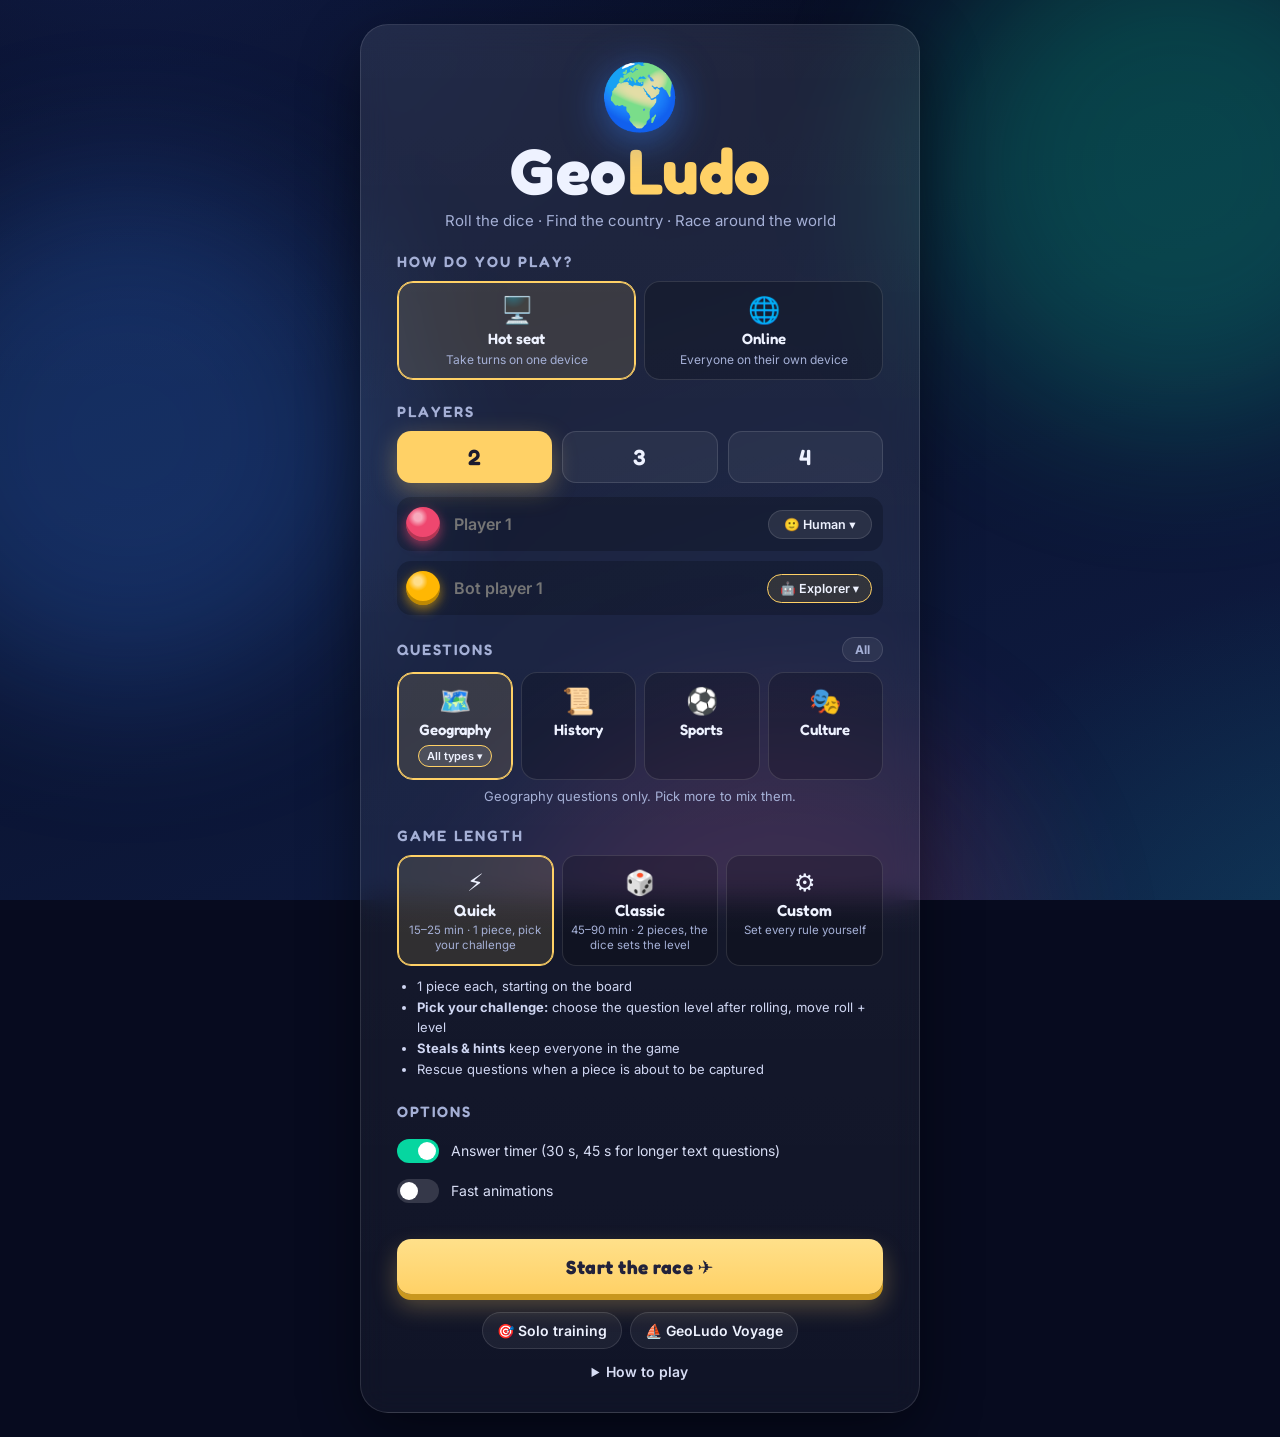
==== ludo/index.html @ 3697afb1 "Geography question type on the Geography tile; "All" switches - Voyage and GeoLudo: the Geography ti" ====
<!doctype html>
<html lang="en">
<head>
  <meta charset="utf-8">
  <meta name="viewport" content="width=device-width, initial-scale=1">
  <title>GeoLudo Classic — The World Race</title>
  <meta name="description" content="A geography board game inspired by Ludo. Roll the dice, pick your challenge, find the country on the map, race to the finish.">
  <link rel="preconnect" href="https://fonts.googleapis.com">
  <link rel="preconnect" href="https://fonts.gstatic.com" crossorigin>
  <link href="https://fonts.googleapis.com/css2?family=Fredoka:wght@500;600;700&family=Inter:wght@400;500;600;700&display=swap" rel="stylesheet">
  <link rel="stylesheet" href="css/style.css">
  <link rel="icon" href="data:image/svg+xml,<svg xmlns='http://www.w3.org/2000/svg' viewBox='0 0 100 100'><text y='.9em' font-size='90'>🌍</text></svg>">
</head>
<body>
  <div class="sky" aria-hidden="true"><span></span><span></span><span></span></div>

  <!-- ============ SETUP SCREEN ============ -->
  <section id="setup" class="screen active">
    <div class="setup-card">
      <div class="logo">
        <div class="logo-globe" aria-hidden="true">🌍</div>
        <h1>Geo<span>Ludo</span></h1>
        <p class="tagline">Roll the dice · Find the country · Race around the world</p>
      </div>

      <div id="resume-card" class="resume-card" hidden>
        <div><b>Game in progress</b><small id="resume-info"></small></div>
        <button type="button" id="resume-btn" class="btn-primary">Resume ▶</button>
        <button type="button" id="discard-btn" class="link-btn">Discard</button>
      </div>

      <div id="join-banner" class="join-banner" hidden>
        <b>You're invited to a GeoLudo game!</b>
        <span>Enter your name and join room <code id="join-code"></code>.</span>
      </div>

      <div class="setup-section" id="format-section">
        <h2>How do you play?</h2>
        <div class="format-grid">
          <button type="button" class="format-btn active" data-format="hotseat"><span>🖥️</span><b>Hot seat</b><small>Take turns on one device</small></button>
          <button type="button" class="format-btn" data-format="online"><span>🌐</span><b>Online</b><small>Everyone on their own device</small></button>
        </div>
      </div>

      <div class="setup-section" id="online-section" hidden>
        <h2>Your name</h2>
        <input id="my-name" class="name-input" maxlength="16" placeholder="Explorer …" autocomplete="nickname">
        <p class="hint-line" id="online-note">Choose the questions and rules below, then create a room: you'll get a link for your friends, and there you can add bots and, with Custom rules, set each player's pieces.</p>
        <button type="button" id="join-btn" class="btn-primary big" hidden>Join the game</button>
        <p class="hint-line" id="net-status"></p>
      </div>

      <div class="setup-section" id="players-section">
        <h2>Players <span class="h2-note" id="pieces-note" hidden>· pieces each</span></h2>
        <div class="count-picker" role="radiogroup" aria-label="Number of players">
          <button type="button" data-count="2" class="count-btn">2</button>
          <button type="button" data-count="3" class="count-btn">3</button>
          <button type="button" data-count="4" class="count-btn active">4</button>
        </div>
        <div id="player-inputs" class="player-inputs"></div>
      </div>

      <div class="setup-section" id="cat-section">
        <h2 class="h2-row">Questions <button type="button" class="all-btn" id="cat-all" aria-pressed="false" title="All categories (again: back to your last choice)">All</button></h2>
        <div class="cat-grid" id="cat-chips">
          <button type="button" class="cat-btn" data-cat="geo"><span>🗺️</span><b>Geography</b><span class="geo-type" id="geo-type" role="button" tabindex="0" aria-haspopup="listbox" title="Choose the type of geography questions">All types ▾</span></button>
          <button type="button" class="cat-btn" data-cat="history"><span>📜</span><b>History</b></button>
          <button type="button" class="cat-btn" data-cat="sports"><span>⚽</span><b>Sports</b></button>
          <button type="button" class="cat-btn" data-cat="culture"><span>🎭</span><b>Culture</b></button>
        </div>
        <p class="hint-line" id="cat-hint"></p>
      </div>

      <div class="setup-section" id="length-section">
        <h2>Game length</h2>
        <div class="preset-picker" role="radiogroup" aria-label="Game length and rules">
          <button type="button" class="preset-card active" data-preset="quick" role="radio" aria-checked="true">
            <span class="mode-icon">⚡</span><b>Quick</b><small>15–25 min · 1 piece, pick your challenge</small>
          </button>
          <button type="button" class="preset-card" data-preset="classic" role="radio" aria-checked="false">
            <span class="mode-icon">🎲</span><b>Classic</b><small>45–90 min · 2 pieces, the dice sets the level</small>
          </button>
          <button type="button" class="preset-card" data-preset="custom" role="radio" aria-checked="false">
            <span class="mode-icon">⚙️</span><b>Custom</b><small>Set every rule yourself</small>
          </button>
        </div>
        <ul id="preset-summary" class="preset-summary"></ul>
        <div id="custom-rules" class="custom-rules" hidden>
          <label class="toggle"><input type="checkbox" id="opt-choose"><span class="sw"></span><span><b>Pick your challenge:</b> choose the question level after rolling and move roll + level (otherwise the dice sets the level)</span></label>
          <label class="toggle"><input type="checkbox" id="opt-board"><span class="sw"></span><span>Pieces start on the board (otherwise a <b>6</b> brings them out)</span></label>
          <label class="toggle"><input type="checkbox" id="opt-steal"><span class="sw"></span><span><b>Steals &amp; hints:</b> a wrong answer can be stolen by the next player; tokens buy hints</span></label>
          <label class="toggle"><input type="checkbox" id="opt-rescue"><span class="sw"></span><span><b>Rescue questions</b> when a piece is about to be captured</span></label>
          <label class="toggle"><input type="checkbox" id="opt-six"><span class="sw"></span><span>A <b>6</b> earns another roll</span></label>
          <label class="toggle"><input type="checkbox" id="opt-exact"><span class="sw"></span><span>Exact roll needed to reach the finish</span></label>
        </div>
      </div>

      <div class="setup-section" id="options-section">
        <h2>Options</h2>
        <label class="toggle"><input type="checkbox" id="opt-timer" checked><span class="sw"></span><span>Answer timer (30 s, 45 s for longer text questions)</span></label>
        <label class="toggle"><input type="checkbox" id="opt-fast"><span class="sw"></span><span>Fast animations</span></label>
      </div>

      <button id="start-btn" class="btn-primary big">Start the race ✈️</button>
      <button type="button" id="create-btn" class="btn-primary big" hidden>Create a room 🌐</button>
      <div class="v-links">
        <a href="../train.html">🎯 Solo training</a>
        <a href="../index.html">⛵ GeoLudo Voyage</a>
      <details class="howto">
        <summary>How to play</summary>
        <ul>
          <li><b>Goal:</b> race your pieces around the board and into the centre. Every move is earned by clicking the right country on the world map.</li>
          <li><b>Pick your challenge</b> (Quick): after rolling, choose a question level from 1 (very easy) to 6 (expert). Answer correctly to move <b>roll + level</b> squares. Hard questions get you there faster. In Classic, the number rolled is the level and you move that many squares.</li>
          <li><b>Steals &amp; hints:</b> if you answer wrong, the next player can steal the question. A correct steal earns a 🧭 compass token, and so does an expert answer. Spend a token during a question to highlight the right region of the map.</li>
          <li>⚔️ <b>Captures:</b> land on a rival piece to send it back. Its owner first gets a <b>rescue question</b>: the further the piece has travelled, the harder the question. 🛡️ Shield squares are safe.</li>
          <li>Classic: a piece leaves home only on a <b>6</b> (no question needed), with 3 attempts when nothing is on the board. A 6 earns another roll.</li>
          <li><b>Online:</b> choose <i>Online</i>, create a room and send the link; everyone plays on their own device. If someone loses connection, a bot plays for them after 20 seconds until they are back.</li>
          <li>Play with friends on one screen, or add 🤖 computer players. Questions don't repeat from one game to the next until all of them have been asked.</li>
          <li>On the map: scroll or pinch to zoom, drag to pan. Tiny nations are marked with dots. Keys: <kbd>Space</kbd> roll, <kbd>1</kbd>–<kbd>6</kbd> choose, <kbd>H</kbd> hint, <kbd>Enter</kbd> continue.</li>
        </ul>
      </details>
      </div>
    </div>
  </section>

  <!-- ============ LOBBY (online) ============ -->
  <section id="lobby" class="screen">
    <div class="setup-card">
      <h2 class="lobby-title">🌐 Room <code id="room-code"></code></h2>
      <div class="share-box">
        <input id="share-link" readonly aria-label="Invitation link">
        <button type="button" id="copy-btn" class="btn-ghost">Copy</button>
        <button type="button" id="share-btn" class="btn-ghost" hidden>Share</button>
      </div>
      <p class="hint-line">Send this link to your friends. They open it on their own device and join.</p>
      <h3 class="crew-title">Players <small id="crew-count"></small></h3>
      <ul id="crew" class="crew"></ul>
      <button type="button" id="add-bot-btn" class="btn-ghost add-bot" hidden>🤖 Add a computer player</button>
      <p class="hint-line" id="lobby-rules"></p>
      <button type="button" id="lobby-start-btn" class="btn-primary big">Start the race ✈️</button>
      <p class="hint-line" id="lobby-wait" hidden>Waiting for the host to start…</p>
      <button type="button" id="leave-btn" class="link-btn">Leave room</button>
    </div>
  </section>

  <!-- ============ GAME SCREEN ============ -->
  <section id="game" class="screen">
    <header class="topbar">
      <div class="brand"><span class="brand-name">🌍 Geo<span>Ludo</span></span> <small id="mode-chip" class="mode-chip"></small></div>
      <div id="turn-pill" class="turn-pill"><span class="dot"></span><span id="turn-name">—</span><span class="turn-label">'s turn</span></div>
      <div class="top-actions">
        <button id="sound-btn" class="icon-btn" title="Toggle sound" aria-label="Toggle sound">🔊</button>
        <button id="menu-btn" class="icon-btn" title="New game" aria-label="New game">⟲</button>
      </div>
    </header>

    <main class="layout">
      <div class="stage" id="stage">
        <div class="prism flat" id="prism">
          <!-- Front face: board -->
          <div class="face face-board">
            <div class="board-wrap" id="board-wrap">
              <svg id="board" viewBox="-16 -16 632 632" aria-label="Game board"></svg>
            </div>
            <div id="level-picker" class="level-picker" hidden>
              <div class="lp-title"><b id="lp-who"></b> <span id="lp-sub"></span></div>
              <div id="lp-btns" class="lp-btns"></div>
            </div>
          </div>
          <!-- Bottom face: map -->
          <div class="face face-map">
            <div class="quiz-card" id="quiz-card">
              <div class="quiz-meta">
                <span id="q-diff" class="chip lvl">Easy</span>
                <span id="q-tag" class="chip ghost tag">Country</span>
                <span id="q-player" class="chip player-chip"></span>
                <span id="q-steps" class="chip ghost"></span>
              </div>
              <div class="quiz-main">
                <img id="q-flag" class="q-flag" alt="Flag to identify" hidden>
                <div class="q-text">
                  <div id="q-kind" class="q-kind">Find the country</div>
                  <div id="q-prompt" class="q-prompt">France</div>
                </div>
                <button type="button" id="hint-btn" class="hint-btn" hidden title="Spend a compass token to highlight the right region (H)">🧭 Hint <b id="hint-count"></b></button>
                <div class="timer" id="timer" hidden>
                  <svg viewBox="0 0 44 44"><circle cx="22" cy="22" r="19" class="t-bg"/><circle cx="22" cy="22" r="19" class="t-fg" id="timer-ring"/></svg>
                  <span id="timer-num">30</span>
                </div>
              </div>
            </div>
            <div class="map-wrap" id="map-wrap">
              <svg id="map" aria-label="World map"></svg>
              <div class="map-controls">
                <button type="button" data-zoom="in" aria-label="Zoom in">+</button>
                <button type="button" data-zoom="out" aria-label="Zoom out">−</button>
                <button type="button" data-zoom="reset" aria-label="Reset view">⤢</button>
              </div>
              <div class="map-hint">Scroll / pinch to zoom · drag to pan · tiny nations are marked with dots</div>
              <div class="result" id="result" hidden>
                <div class="result-icon" id="result-icon">✓</div>
                <div class="result-text">
                  <div id="result-title" class="result-title">Correct!</div>
                  <div id="result-sub" class="result-sub"></div>
                </div>
                <button id="pass-btn" class="btn-ghost" hidden>Pass</button>
                <button id="continue-btn" class="btn-primary">Continue ⏎</button>
              </div>
            </div>
          </div>
        </div>
      </div>

      <aside class="sidebar">
        <div class="panel dice-panel">
          <div class="dice-scene" id="dice-scene" title="Roll the dice">
            <div class="dice" id="dice">
              <div class="df f1"><i></i></div>
              <div class="df f2"><i></i><i></i></div>
              <div class="df f3"><i></i><i></i><i></i></div>
              <div class="df f4"><i></i><i></i><i></i><i></i></div>
              <div class="df f5"><i></i><i></i><i></i><i></i><i></i></div>
              <div class="df f6"><i></i><i></i><i></i><i></i><i></i><i></i></div>
            </div>
          </div>
          <button id="roll-btn" class="btn-primary roll-btn">Roll the dice <kbd>Space</kbd></button>
          <div id="status" class="status">Roll to get a question!</div>
        </div>

        <div class="panel">
          <h3>Standings</h3>
          <div class="zone-legend" id="zone-legend" title="Difficulty of the rescue question if a rival lands on your piece, from start to finish">
            🛡️ <span>start</span><span class="zl"><i style="--zc:var(--l1)"></i><i style="--zc:var(--l2)"></i><i style="--zc:var(--l3)"></i><i style="--zc:var(--l4)"></i><i style="--zc:var(--l5)"></i><i style="--zc:var(--l6)"></i><i class="safe"></i></span><span>finish</span>
          </div>
          <ol id="standings" class="standings"></ol>
        </div>

        <div class="panel log-panel">
          <h3>Journey log</h3>
          <ul id="log" class="log"></ul>
        </div>
      </aside>
    </main>
  </section>

  <!-- ============ WIN OVERLAY ============ -->
  <div id="win" class="overlay" hidden>
    <div class="win-card">
      <div class="trophy">🏆</div>
      <h2><span id="win-name">Player</span> conquers the world!</h2>
      <p id="win-stats"></p>
      <ol id="win-table" class="win-table"></ol>
      <div class="win-actions">
        <button id="again-btn" class="btn-primary">Play again</button>
        <button id="setup-btn" class="btn-ghost">Change players</button>
      </div>
    </div>
  </div>

  <canvas id="confetti" aria-hidden="true"></canvas>

  <script src="../data/world.js"></script>
  <script src="../data/history.js"></script>
  <script src="../data/culture.js"></script>
  <script src="../data/sports.js"></script>
  <script src="../data/geo-extra.js"></script>
  <script src="js/fx.js"></script>
  <script src="js/board.js"></script>
  <script src="js/map.js"></script>
  <script src="js/quiz.js"></script>
  <script src="js/dialog.js"></script>
  <script src="js/game.js"></script>
  <script src="js/net.js"></script>
  <script src="js/online.js"></script>
</body>
</html>
---- ludo/css/style.css ----
:root {
  --bg-1: #070b1f;
  --bg-2: #0f1d45;
  --panel: rgba(255, 255, 255, 0.06);
  --panel-border: rgba(255, 255, 255, 0.12);
  --text: #eef2ff;
  --muted: #a5b0d6;
  --accent: #ffd166;
  --accent-2: #06d6a0;
  --red: #ef476f;
  --green: #06c167;
  --yellow: #ffb703;
  --blue: #3a86ff;
  --l1: #06d6a0;
  --l2: #7ad151;
  --l3: #e9d53b;
  --l4: #ffb703;
  --l5: #fb6f3c;
  --l6: #ef476f;
  --easy: #06d6a0;
  --medium: #ffb703;
  --hard: #ef476f;
  --ok: #06d6a0;
  --bad: #ef476f;
  --radius: 18px;
  --shadow: 0 20px 60px rgba(0, 0, 0, 0.45);
  --font-display: 'Fredoka', 'Trebuchet MS', system-ui, sans-serif;
  --font-body: 'Inter', system-ui, -apple-system, 'Segoe UI', sans-serif;
  --depth: 300px;
}

* { box-sizing: border-box; }
html, body { margin: 0; height: 100%; }
html { background: var(--bg-1); }
body {
  font-family: var(--font-body);
  color: var(--text);
  background:
    radial-gradient(1200px 800px at 10% -10%, #1f3a8a55, transparent 60%),
    radial-gradient(900px 700px at 110% 110%, #0e7c8655, transparent 60%),
    linear-gradient(160deg, var(--bg-1), var(--bg-2));
  background-attachment: fixed;
  overflow-x: hidden;
  -webkit-font-smoothing: antialiased;
}
button { font-family: inherit; cursor: pointer; }
kbd {
  font-family: var(--font-body);
  font-size: 0.7em;
  padding: 2px 6px;
  border-radius: 6px;
  background: rgba(0, 0, 0, 0.18);
  margin-left: 6px;
  vertical-align: middle;
}

/* floating background blobs */
.sky { position: fixed; inset: 0; pointer-events: none; z-index: 0; overflow: hidden; }
.sky span {
  position: absolute; width: 40vmax; height: 40vmax; border-radius: 50%;
  filter: blur(80px); opacity: 0.25; animation: drift 26s ease-in-out infinite alternate;
}
.sky span:nth-child(1) { background: #3a86ff; left: -10vmax; top: 20vh; }
.sky span:nth-child(2) { background: #06d6a0; right: -12vmax; top: -10vh; animation-delay: -8s; }
.sky span:nth-child(3) { background: #ef476f; left: 40vw; bottom: -25vmax; animation-delay: -16s; opacity: 0.15; }
@keyframes drift { to { transform: translate(6vmax, -4vmax) scale(1.15); } }

.screen { display: none; position: relative; z-index: 1; }
.screen.active { display: block; }

/* ================= SETUP ================= */
#setup.active { display: grid; place-items: center; min-height: 100vh; padding: 24px 16px; }
.setup-card {
  width: min(560px, 100%);
  background: linear-gradient(180deg, rgba(255,255,255,0.09), rgba(255,255,255,0.04));
  border: 1px solid var(--panel-border);
  border-radius: 28px;
  padding: 32px clamp(18px, 4vw, 36px);
  box-shadow: var(--shadow);
  backdrop-filter: blur(14px);
  animation: rise 0.7s cubic-bezier(.2,.9,.3,1.2) both;
}
@keyframes rise { from { opacity: 0; transform: translateY(30px) scale(0.97); } }
.logo { text-align: center; margin-bottom: 18px; }
.logo-globe { font-size: 64px; display: inline-block; animation: spin-globe 6s ease-in-out infinite; filter: drop-shadow(0 8px 20px rgba(58,134,255,.5)); }
@keyframes spin-globe { 50% { transform: rotate(-12deg) scale(1.06); } }
.logo h1 {
  font-family: var(--font-display); font-size: clamp(44px, 9vw, 64px); margin: 4px 0 0; letter-spacing: 0.5px;
  line-height: 1;
}
.logo h1 span, .brand-name > span { color: var(--accent); }
.tagline { color: var(--muted); margin: 8px 0 0; font-size: 15px; }

.setup-section { margin: 22px 0; }
.setup-section h2 {
  font-family: var(--font-display); font-weight: 600; font-size: 15px; text-transform: uppercase;
  letter-spacing: 2px; color: var(--muted); margin: 0 0 10px;
}
.count-picker { display: flex; gap: 10px; margin-bottom: 14px; }
.count-btn {
  flex: 1; padding: 12px 0; font-size: 22px; font-family: var(--font-display); font-weight: 600;
  border-radius: 14px; border: 1px solid var(--panel-border); background: var(--panel); color: var(--text);
  transition: all .2s;
}
.count-btn:hover { background: rgba(255,255,255,0.12); }
.count-btn.active { background: var(--accent); color: #1b1b2f; border-color: transparent; box-shadow: 0 8px 24px rgba(255,209,102,.35); }

.player-inputs { display: grid; gap: 10px; }
.player-row {
  display: flex; align-items: center; gap: 10px; padding: 8px 10px 8px 8px; min-width: 0;
  background: rgba(0,0,0,0.2); border-radius: 14px; border: 1px solid transparent;
  animation: rise .4s ease both;
}
.player-row:focus-within { border-color: var(--pc); }
.pawn-icon {
  width: 34px; height: 34px; border-radius: 50%; flex: none;
  background: radial-gradient(circle at 35% 30%, #fff8 0 12%, transparent 30%), var(--pc);
  box-shadow: inset 0 -4px 0 rgba(0,0,0,.25), 0 4px 12px color-mix(in srgb, var(--pc) 60%, transparent);
}
.player-row input {
  /* width: 0 + flex-grow: the name field takes whatever space is left instead of its natural ~20-character width */
  flex: 1 1 0; width: 0; min-width: 60px; background: transparent; border: 0; color: var(--text); font-size: 16px; font-weight: 600;
  padding: 8px 4px; outline: none; font-family: var(--font-body);
}
.player-row .color-name { font-size: 12px; color: var(--muted); text-transform: uppercase; letter-spacing: 1px; }

.difficulty-legend { display: grid; grid-template-columns: repeat(6, 1fr); gap: 6px; margin-bottom: 14px; }
.dl {
  border-radius: 12px; padding: 8px; text-align: center; background: rgba(0,0,0,.2);
  border-top: 3px solid var(--c);
}
.dl b { display: block; font-size: 26px; line-height: 1.1; color: var(--c); font-weight: 400; }
.dl span { font-size: 11px; font-weight: 600; display: block; line-height: 1.2; }
.dl { padding: 6px 2px; }
.dl.easy { --c: var(--easy); } .dl.medium { --c: var(--medium); } .dl.hard { --c: var(--hard); }

.toggle { display: flex; align-items: center; gap: 12px; padding: 8px 0; cursor: pointer; font-size: 14px; color: #d8def5; }
.toggle input { position: absolute; opacity: 0; pointer-events: none; }
.toggle .sw {
  width: 42px; height: 24px; border-radius: 99px; background: rgba(255,255,255,.15); position: relative; flex: none;
  transition: background .2s;
}
.toggle .sw::after {
  content: ''; position: absolute; left: 3px; top: 3px; width: 18px; height: 18px; border-radius: 50%;
  background: #fff; transition: transform .25s cubic-bezier(.3,1.5,.5,1);
}
.toggle input:checked + .sw { background: var(--accent-2); }
.toggle input:checked + .sw::after { transform: translateX(18px); }
.toggle input:focus-visible + .sw { outline: 2px solid var(--accent); outline-offset: 2px; }

.btn-primary {
  border: 0; border-radius: 14px; padding: 12px 20px; font-weight: 700; font-size: 16px;
  background: linear-gradient(180deg, #ffe08a, var(--accent)); color: #22223b;
  box-shadow: 0 6px 0 #c9971f, 0 12px 24px rgba(255, 209, 102, .3);
  transition: transform .12s, box-shadow .12s, filter .2s;
}
.btn-primary:hover { filter: brightness(1.05); }
.btn-primary:active { transform: translateY(4px); box-shadow: 0 2px 0 #c9971f, 0 6px 12px rgba(255, 209, 102, .3); }
.btn-primary:disabled { filter: grayscale(.8) brightness(.7); cursor: not-allowed; transform: none; }
.btn-primary.big { width: 100%; padding: 16px; font-size: 19px; font-family: var(--font-display); letter-spacing: .5px; margin-top: 6px; }
.btn-ghost {
  border: 1px solid var(--panel-border); background: var(--panel); color: var(--text); border-radius: 14px;
  padding: 12px 20px; font-weight: 600; font-size: 15px;
}
.btn-ghost:hover { background: rgba(255,255,255,.12); }

.train-link {
  display: block; margin-top: 14px; padding: 12px; border-radius: 14px; text-align: center; text-decoration: none;
  color: var(--text); font-weight: 600; font-size: 14px; background: rgba(6,214,160,.12); border: 1px solid rgba(6,214,160,.45);
}
.train-link:hover { background: rgba(6,214,160,.22); }
.howto { margin-top: 18px; color: var(--muted); font-size: 14px; }
.howto summary { cursor: pointer; font-weight: 600; color: #d8def5; }
.howto ul { padding-left: 20px; line-height: 1.6; }

/* mode picker */
.mode-picker { display: grid; grid-template-columns: repeat(2, 1fr); gap: 8px; }
.mode-card {
  display: flex; flex-direction: column; align-items: center; gap: 4px; text-align: center; padding: 12px 8px;
  border-radius: 14px; border: 1px solid var(--panel-border); background: rgba(0,0,0,.2); color: var(--text);
  transition: all .2s;
}
.mode-card:hover { background: rgba(255,255,255,.08); }
.mode-card .mode-icon { font-size: 26px; }
.mode-card b { font-family: var(--font-display); font-weight: 600; font-size: 15px; line-height: 1.15; }
.mode-card small { color: var(--muted); font-size: 12px; line-height: 1.3; }
.mode-card[data-mode="mixed"] { grid-column: 1 / -1; }
.mode-card.active { border-color: var(--accent); background: rgba(255,209,102,.12); box-shadow: 0 0 0 1px var(--accent) inset; }
.h2-note { text-transform: none; letter-spacing: 0; font-weight: 500; font-size: 13px; float: right; }

/* resume banner */
.resume-card {
  display: flex; align-items: center; gap: 12px; padding: 12px 14px; margin-bottom: 18px; border-radius: 16px;
  background: linear-gradient(135deg, rgba(6,214,160,.18), rgba(58,134,255,.14)); border: 1px solid rgba(6,214,160,.5);
}
.resume-card[hidden] { display: none; }
.resume-card > div { flex: 1; min-width: 0; display: flex; flex-direction: column; }
.resume-card small { color: var(--muted); font-size: 12px; overflow: hidden; text-overflow: ellipsis; white-space: nowrap; }
.resume-card .btn-primary { padding: 9px 14px; font-size: 14px; }

/* game-length presets */
.preset-picker { display: grid; grid-template-columns: repeat(3, 1fr); gap: 8px; }
.preset-card {
  display: flex; flex-direction: column; align-items: center; gap: 3px; text-align: center; padding: 12px 8px;
  border-radius: 14px; border: 1px solid var(--panel-border); background: rgba(0,0,0,.2); color: var(--text); transition: all .2s;
}
.preset-card:hover { background: rgba(255,255,255,.08); }
.preset-card .mode-icon { font-size: 24px; }
.preset-card b { font-family: var(--font-display); font-weight: 600; font-size: 16px; }
.preset-card small { color: var(--muted); font-size: 11.5px; line-height: 1.3; }
.preset-card.active { border-color: var(--accent); background: rgba(255,209,102,.12); box-shadow: 0 0 0 1px var(--accent) inset; }
.preset-summary { margin: 10px 0 0; padding-left: 20px; font-size: 13px; color: #cfd6f2; line-height: 1.6; }
.custom-rules { margin-top: 8px; padding: 6px 12px; border-radius: 14px; background: rgba(0,0,0,.2); }
.custom-rules[hidden], .preset-summary[hidden] { display: none; }

/* human / bot selector */
.type-select {
  flex: none; min-width: 104px; background: rgba(255,255,255,.08); color: var(--text); border: 1px solid var(--panel-border); border-radius: 999px;
  padding: 6px 12px; font: 600 12.5px var(--font-body); cursor: pointer; transition: background .2s, border-color .2s;
}
.type-select:hover { background: rgba(255,255,255,.14); }
.type-select.bot { border-color: var(--accent); background: rgba(255,209,102,.12); }
.piece-picker[hidden] { display: none; }
.botbadge { margin-left: 6px; font-size: 10.5px; font-weight: 600; color: var(--muted); }
.tokens { font-size: 12px; color: var(--text); }

/* mixed-mode category chips */
.mix-options { margin-top: 10px; padding: 12px; border-radius: 14px; background: rgba(0,0,0,.2); border: 1px dashed rgba(255,209,102,.45); }
.mix-options[hidden] { display: none; }
.mix-title { font-size: 13px; font-weight: 600; margin-bottom: 8px; }
.mix-title small { color: var(--muted); font-weight: 500; }
.mix-chips { display: flex; flex-wrap: wrap; gap: 6px; }
.mix-chip {
  border: 1px solid var(--panel-border); background: transparent; color: var(--muted); border-radius: 99px;
  padding: 7px 12px; font-size: 13px; font-weight: 600; transition: all .2s;
}
.mix-chip.active { background: rgba(255,209,102,.18); border-color: var(--accent); color: var(--text); }
.mix-chip.shake { animation: shake-x .35s; }
@keyframes shake-x { 25% { transform: translateX(-4px); } 75% { transform: translateX(4px); } }
.mix-hint { font-size: 12px; color: var(--muted); margin-top: 8px; }
.history-note { font-size: 12px; color: var(--muted); text-align: center; margin-top: 12px; }
.link-btn { background: none; border: 0; color: var(--accent); font-size: 12px; text-decoration: underline; padding: 0; }

/* pieces-per-player picker */
.piece-picker { display: flex; gap: 3px; background: rgba(0,0,0,.25); padding: 3px; border-radius: 10px; flex: none; }
.piece-picker button {
  width: 28px; height: 28px; border: 0; border-radius: 8px; background: transparent; color: var(--muted); font-weight: 700;
}
.piece-picker button:hover { color: var(--text); }
.piece-picker button.active { background: var(--pc); color: #fff; box-shadow: 0 2px 8px color-mix(in srgb, var(--pc) 50%, transparent); }

/* ================= GAME ================= */
#game.active { display: flex; flex-direction: column; height: 100vh; height: 100dvh; }
.topbar {
  display: flex; align-items: center; justify-content: space-between; gap: 12px;
  padding: 10px 18px; flex: none;
}
.brand { font-family: var(--font-display); font-size: 24px; font-weight: 700; display: flex; align-items: center; gap: 8px; }
.mode-chip {
  font-family: var(--font-body); font-size: 11px; font-weight: 700; letter-spacing: 1px; text-transform: uppercase;
  color: var(--muted); border: 1px solid var(--panel-border); padding: 3px 8px; border-radius: 99px;
}
.turn-pill {
  display: flex; align-items: center; gap: 8px; padding: 8px 16px 8px 10px; border-radius: 99px;
  background: color-mix(in srgb, var(--pc, #888) 22%, transparent);
  border: 1px solid color-mix(in srgb, var(--pc, #888) 60%, transparent);
  font-weight: 700; transition: all .4s; font-size: 15px; white-space: nowrap; overflow: hidden;
}
.turn-pill .dot { width: 18px; height: 18px; border-radius: 50%; background: var(--pc, #888); box-shadow: 0 0 12px var(--pc); flex: none; }
.turn-pill .turn-label { font-weight: 500; color: var(--muted); }
.top-actions { display: flex; gap: 8px; }
.icon-btn {
  width: 40px; height: 40px; border-radius: 12px; border: 1px solid var(--panel-border); background: var(--panel);
  color: var(--text); font-size: 18px;
}
.icon-btn:hover { background: rgba(255,255,255,.12); }

.layout {
  flex: 1; min-height: 0; display: grid; grid-template-columns: minmax(0, 1fr) 320px; gap: 16px;
  padding: 0 18px 18px;
}

/* ---------- The rolling stage ---------- */
.stage {
  position: relative; min-height: 0; perspective: 2200px; perspective-origin: 50% 50%;
  pointer-events: none; /* the 3D faces sit at z≈0 and must win hit-testing */
}
.prism { pointer-events: none; }
.face { pointer-events: auto; }
.prism {
  position: absolute; inset: 0; transform-style: preserve-3d;
  transform: translateZ(calc(var(--depth) * -1)) rotateX(0deg);
  transition: transform calc(1.1s * var(--spd, 1)) cubic-bezier(.65, -0.05, .3, 1.05);
}
.prism.show-map { transform: translateZ(calc(var(--depth) * -1)) rotateX(90deg); }
/* At rest on the board the scene is flat too, so the pieces are reliably clickable. */
.prism.flat { transform: none; transition: none; }
.prism.flat .face-board { transform: none; }
.prism.flat .face-map { visibility: hidden; }
/* Once the roll has finished, flatten the 3D scene: identical picture, but reliable hit-testing. */
.prism.show-map.settled { transform: none; transition: none; }
.prism.show-map.settled .face-map { transform: none; }
.prism.show-map.settled .face-board { visibility: hidden; }
.face {
  position: absolute; inset: 0; backface-visibility: hidden; -webkit-backface-visibility: hidden;
  border-radius: 24px; overflow: hidden;
}
.face-board { transform: translateZ(var(--depth)); display: grid; place-items: center; }
.face-map {
  transform: rotateX(-90deg) translateZ(var(--depth));
  display: flex; flex-direction: column; gap: 12px;
  background: linear-gradient(180deg, rgba(255,255,255,.08), rgba(255,255,255,.03));
  border: 1px solid var(--panel-border); padding: 12px;
}
/* subtle shading while rolling */
.face::after {
  content: ''; position: absolute; inset: 0; pointer-events: none; background: #000; opacity: 0;
  transition: opacity calc(1.1s * var(--spd, 1)); border-radius: inherit;
}
.prism.show-map .face-board::after { opacity: .55; }
.prism.show-map .face-board, .prism:not(.show-map) .face-map { pointer-events: none; }
.prism:not(.show-map) .face-map::after { opacity: .55; }

.board-wrap {
  width: min(100%, calc(var(--depth) * 2)); aspect-ratio: 1; display: grid; place-items: center;
}
#board {
  width: 100%; height: auto; max-height: 100%; display: block;
  filter: drop-shadow(0 24px 40px rgba(0,0,0,.55));
}

/* Board pieces */
.piece { transition: transform calc(.3s * var(--spd, 1)) cubic-bezier(.3,.7,.4,1.3); cursor: default; outline: none; }
.piece .hit { pointer-events: none; }
.piece .pnum { pointer-events: none; }
.piece .ring { opacity: 0; transform-box: fill-box; transform-origin: center; pointer-events: none; }
.piece.selectable { cursor: pointer; }
.piece.selectable .hit { pointer-events: all; }
.piece.selectable .ring { opacity: 1; animation: ring-pulse 1s ease-in-out infinite; }
.piece.selectable .bob { animation: bob 1.1s ease-in-out infinite; }
.piece.selectable:hover .ring, .piece.selectable:focus-visible .ring { stroke: #fff; stroke-width: 4; animation: none; }
.piece.selectable .ring { filter: drop-shadow(0 0 4px rgba(255,183,3,.9)); }
.piece.selectable:hover .bob, .piece.selectable:focus-visible .bob { animation: none; transform: translateY(-6px) scale(1.08); }
.piece.moving { transition: transform calc(.22s * var(--spd, 1)) cubic-bezier(.3,.7,.4,1.3); }
@keyframes ring-pulse { 50% { transform: scale(1.18); opacity: .55; } }
.piece.flying { transition: transform calc(.8s * var(--spd, 1)) cubic-bezier(.5,-0.3,.4,1.2); }
.piece .bob { animation: none; transform-box: fill-box; transform-origin: 50% 100%; }
.piece.active .bob { animation: bob 1.1s ease-in-out infinite; }
.piece .halo { opacity: 0; transform-box: fill-box; transform-origin: center; }
.piece.active .halo { opacity: 1; animation: halo 1.6s ease-out infinite; }
@keyframes bob { 50% { transform: translateY(-5px); } }
@keyframes halo { from { transform: scale(.6); opacity: .9; } to { transform: scale(1.6); opacity: 0; } }
.piece.hop .bob { animation: hop .22s ease-out; }
@keyframes hop { 40% { transform: translateY(-10px) scale(1.05, .95); } }
.piece.captured .bob { animation: shake .4s; }
@keyframes shake { 25% { transform: rotate(-15deg); } 75% { transform: rotate(15deg); } }
.cell-target { animation: pulse-cell 1s ease-in-out infinite; }
@keyframes pulse-cell { 50% { opacity: .35; } }

/* ---------- Quiz card ---------- */
.quiz-card {
  flex: none; display: flex; flex-direction: column; gap: 8px; padding: 14px 18px; border-radius: 18px;
  background: linear-gradient(135deg, rgba(10,16,40,.85), rgba(20,35,80,.85));
  border: 1px solid var(--panel-border); box-shadow: 0 10px 30px rgba(0,0,0,.3);
}
.quiz-meta { display: flex; gap: 8px; flex-wrap: wrap; }
.chip {
  font-size: 12px; font-weight: 700; text-transform: uppercase; letter-spacing: 1px; padding: 4px 10px;
  border-radius: 99px; background: var(--c, #555); color: #111;
}
.chip.lvl { color: #10142a; }
.chip.tag { color: var(--text); }
.chip.easy { --c: var(--easy); } .chip.medium { --c: var(--medium); } .chip.hard { --c: var(--hard); color: #fff; }
.chip.player-chip { background: color-mix(in srgb, var(--pc) 85%, #000); color: #fff; }
.chip.ghost { background: rgba(255,255,255,.1); color: var(--muted); }
.quiz-main { display: flex; align-items: center; gap: 16px; }
.q-flag {
  height: 64px; width: auto; aspect-ratio: 4/3; border-radius: 6px; flex: none;
  box-shadow: 0 6px 18px rgba(0,0,0,.45), 0 0 0 1px rgba(255,255,255,.2);
  animation: flag-in .6s cubic-bezier(.2,.9,.3,1.3) both;
}
@keyframes flag-in { from { transform: rotateY(90deg) scale(.6); } }
.q-text { flex: 1; min-width: 0; }
.q-kind { color: var(--muted); font-size: 14px; font-weight: 500; }
.q-prompt.long { font-family: var(--font-body); font-weight: 700; font-size: clamp(16px, 1.7vw, 21px); line-height: 1.3; }
.q-prompt { font-family: var(--font-display); font-weight: 600; font-size: clamp(22px, 3vw, 34px); line-height: 1.15; }
.timer { position: relative; width: 52px; height: 52px; flex: none; }
.timer svg { width: 100%; height: 100%; transform: rotate(-90deg); }
.timer circle { fill: none; stroke-width: 4; }
.timer .t-bg { stroke: rgba(255,255,255,.12); }
.timer .t-fg { stroke: var(--accent-2); stroke-linecap: round; stroke-dasharray: 119.4; transition: stroke-dashoffset 1s linear, stroke .3s; }
.timer.low .t-fg { stroke: var(--bad); }
.timer span { position: absolute; inset: 0; display: grid; place-items: center; font-weight: 700; font-size: 16px; }
.timer.low span { color: var(--bad); animation: tick 1s infinite; }
@keyframes tick { 50% { transform: scale(1.2); } }

/* ---------- Map ---------- */
.map-wrap {
  position: relative; flex: 1; min-height: 0; border-radius: 18px; overflow: hidden;
  background: radial-gradient(ellipse at 50% 40%, #1b4f8c, #0b2552 70%, #071735);
  border: 1px solid rgba(255,255,255,.1);
  touch-action: none;
}
#map { width: 100%; height: 100%; display: block; cursor: grab; user-select: none; -webkit-user-select: none; }
#map.dragging { cursor: grabbing; }
#map .sphere { fill: url(#ocean); stroke: rgba(160,210,255,.35); }
#map .graticule { fill: none; stroke: rgba(160,210,255,.12); }
#map .country {
  stroke: rgba(10, 30, 60, .75); stroke-linejoin: round; cursor: pointer;
  transition: fill .2s, filter .2s;
}
#map .country.np { cursor: inherit; pointer-events: none; fill-opacity: .75; }
#map .country:hover, #map .country.hover { fill: #fff3b0 !important; }
#map .dot {
  fill: #ffd166; stroke: rgba(10,30,60,.9); cursor: pointer; opacity: .9;
}
#map .dot:hover { fill: #fff3b0; }
#map .citypin { fill: #fff; stroke: #ef476f; pointer-events: none; }
#map .citylabel { fill: #ffe08a; }
#map.locked .country, #map.locked .dot { cursor: default; }
#map.locked .country:hover { fill: inherit; }
#map .country.correct, #map .dot.correct { fill: var(--ok) !important; animation: glow-ok 1.2s ease-in-out infinite; }
#map .country.wrong, #map .dot.wrong { fill: var(--bad) !important; }
@keyframes glow-ok { 50% { fill: #9ff5d8; } }
#map .label {
  font-family: var(--font-display); font-weight: 600; fill: #fff; paint-order: stroke; stroke: rgba(0,0,0,.75);
  stroke-linejoin: round; pointer-events: none; text-anchor: middle;
}
#map .ping { fill: none; stroke: var(--ok); pointer-events: none; }

.map-controls {
  position: absolute; right: 12px; top: 12px; display: flex; flex-direction: column; gap: 6px;
}
.map-controls button {
  width: 38px; height: 38px; border-radius: 10px; border: 1px solid rgba(255,255,255,.2);
  background: rgba(8,16,40,.75); color: #fff; font-size: 20px; backdrop-filter: blur(6px);
}
.map-controls button:hover { background: rgba(30,50,100,.9); }
.map-hint {
  position: absolute; left: 12px; bottom: 10px; font-size: 12px; color: rgba(255,255,255,.6);
  background: rgba(0,0,0,.25); padding: 4px 10px; border-radius: 99px; pointer-events: none;
}

.result {
  position: absolute; left: 50%; bottom: 18px; transform: translateX(-50%);
  display: flex; align-items: center; gap: 14px; padding: 12px 14px 12px 14px; border-radius: 18px;
  background: rgba(8, 14, 36, .92); border: 2px solid var(--rc, var(--ok)); box-shadow: 0 20px 50px rgba(0,0,0,.5);
  width: max-content; max-width: calc(100% - 24px);
  animation: pop-up .45s cubic-bezier(.2,.9,.3,1.3) both;
  backdrop-filter: blur(8px);
}
.result[hidden] { display: none; }
@keyframes pop-up { from { transform: translate(-50%, 40px) scale(.9); opacity: 0; } }
.result.bad { --rc: var(--bad); }
.result-icon {
  width: 44px; height: 44px; border-radius: 50%; display: grid; place-items: center; font-size: 24px; font-weight: 800;
  background: var(--rc, var(--ok)); color: #0b1530; flex: none;
}
.result-title { font-family: var(--font-display); font-size: 20px; font-weight: 600; }
.result-sub { font-size: 14px; color: var(--muted); }
.result-sub b { color: var(--text); }

/* ================= SIDEBAR ================= */
.sidebar { display: flex; flex-direction: column; gap: 14px; min-height: 0; }
.panel {
  background: var(--panel); border: 1px solid var(--panel-border); border-radius: var(--radius); padding: 16px;
  backdrop-filter: blur(10px);
}
.panel h3 {
  margin: 0 0 10px; font-family: var(--font-display); font-weight: 600; font-size: 13px; letter-spacing: 2px;
  text-transform: uppercase; color: var(--muted);
}
.dice-panel { display: flex; flex-direction: column; align-items: center; gap: 14px; }
.roll-btn { width: 100%; }
.status { font-size: 14px; color: var(--muted); text-align: center; min-height: 20px; }
.status b { color: var(--text); }

/* 3D dice */
.dice-scene { width: 84px; height: 84px; perspective: 600px; margin: 10px 0 4px; cursor: pointer; }
.dice {
  --s: 84px; width: var(--s); height: var(--s); position: relative; transform-style: preserve-3d;
  transform: rotateX(-25deg) rotateY(25deg);
  transition: transform calc(1.2s * var(--spd, 1)) cubic-bezier(.2,.8,.25,1);
}
.dice.idle { animation: idle-spin 8s linear infinite; }
@keyframes idle-spin { from { transform: rotateX(-25deg) rotateY(0deg); } to { transform: rotateX(-25deg) rotateY(360deg); } }
.df {
  position: absolute; inset: 0; border-radius: 16px; background: radial-gradient(circle at 30% 25%, #fff, #e8ecf8 70%, #cfd6ea);
  box-shadow: inset 0 0 0 2px rgba(0,0,0,.05), inset 0 -6px 12px rgba(0,0,0,.08);
  display: grid; padding: 14px; grid-template: repeat(3, 1fr) / repeat(3, 1fr);
}
.df i { width: 14px; height: 14px; border-radius: 50%; background: radial-gradient(circle at 35% 35%, #555, #111); place-self: center; }
.f1 { transform: translateZ(42px); }
.f2 { transform: rotateY(90deg) translateZ(42px); }
.f3 { transform: rotateX(90deg) translateZ(42px); }
.f4 { transform: rotateX(-90deg) translateZ(42px); }
.f5 { transform: rotateY(-90deg) translateZ(42px); }
.f6 { transform: rotateY(180deg) translateZ(42px); }
.f1 i { grid-area: 2/2; background: radial-gradient(circle at 35% 35%, #ff6b8b, #c9184a); width: 18px; height: 18px; }
.f2 i:nth-child(1) { grid-area: 1/1; } .f2 i:nth-child(2) { grid-area: 3/3; }
.f3 i:nth-child(1) { grid-area: 1/1; } .f3 i:nth-child(2) { grid-area: 2/2; } .f3 i:nth-child(3) { grid-area: 3/3; }
.f4 i:nth-child(1) { grid-area: 1/1; } .f4 i:nth-child(2) { grid-area: 1/3; } .f4 i:nth-child(3) { grid-area: 3/1; } .f4 i:nth-child(4) { grid-area: 3/3; }
.f5 i:nth-child(1) { grid-area: 1/1; } .f5 i:nth-child(2) { grid-area: 1/3; } .f5 i:nth-child(3) { grid-area: 2/2; } .f5 i:nth-child(4) { grid-area: 3/1; } .f5 i:nth-child(5) { grid-area: 3/3; }
.f6 i:nth-child(1) { grid-area: 1/1; } .f6 i:nth-child(2) { grid-area: 2/1; } .f6 i:nth-child(3) { grid-area: 3/1; }
.f6 i:nth-child(4) { grid-area: 1/3; } .f6 i:nth-child(5) { grid-area: 2/3; } .f6 i:nth-child(6) { grid-area: 3/3; }
.dice-badge {
  font-size: 12px; font-weight: 700; text-transform: uppercase; letter-spacing: 1px;
}

.standings { list-style: none; margin: 0; padding: 0; display: grid; gap: 8px; }
.standings li {
  display: grid; grid-template-columns: 28px minmax(0, 1fr) auto; align-items: center; gap: 10px; padding: 8px 10px;
  border-radius: 12px; background: rgba(0,0,0,.18); border: 1px solid transparent; transition: all .3s;
}
.standings li.active { border-color: var(--pc); background: color-mix(in srgb, var(--pc) 16%, transparent); }
.standings .pawn-icon { width: 26px; height: 26px; }
.standings .nm { font-weight: 700; font-size: 14px; overflow: hidden; text-overflow: ellipsis; white-space: nowrap; }
.standings .bar { height: 6px; border-radius: 99px; background: rgba(255,255,255,.1); margin-top: 5px; overflow: hidden; }
.standings .bar i { display: block; height: 100%; background: var(--pc); border-radius: inherit; transition: width .6s; }
/* progress bar with rescue-difficulty zones */
.standings .pinfo { min-width: 0; }
.pbar { position: relative; height: 12px; margin: 6px 0 4px; border-radius: 99px; background: rgba(255,255,255,.08); }
.pbar .z { position: absolute; top: 3px; bottom: 3px; background: var(--zc); opacity: .8; }
.pbar .z:first-child { border-radius: 99px 0 0 99px; }
.pbar .z.safe {
  border-radius: 0 99px 99px 0; opacity: .5;
  background: repeating-linear-gradient(135deg, rgba(255,255,255,.55) 0 3px, rgba(255,255,255,.15) 3px 6px);
}
.pbar .pm {
  position: absolute; top: 50%; width: 16px; height: 16px; margin: -8px 0 0 -8px; border-radius: 50%;
  background: var(--pc); border: 2px solid var(--zc, #fff); box-shadow: 0 0 0 1.5px rgba(0,0,0,.45), 0 0 8px var(--zc, transparent);
  font: 700 9px/12px var(--font-body); font-style: normal; color: #fff; text-align: center; transition: left .6s;
}
.pbar .pm.fin { border-color: #fff; }
.rinfo { font-size: 11px; color: var(--muted); display: flex; flex-wrap: wrap; gap: 2px 8px; align-items: center; }
.rinfo .ri { display: inline-flex; align-items: center; gap: 3px; white-space: nowrap; }
.rinfo .pd { width: 7px; height: 7px; border-width: 1.5px; }
.zone-legend { display: flex; align-items: center; gap: 6px; margin: -4px 0 10px; font-size: 11px; color: var(--muted); }
.zone-legend .zl { flex: 1; display: flex; height: 8px; border-radius: 99px; overflow: hidden; }
.zone-legend .zl i { flex: 1; background: var(--zc); }
.zone-legend .zl i.safe { flex: .6; background: repeating-linear-gradient(135deg, rgba(255,255,255,.55) 0 3px, rgba(255,255,255,.15) 3px 6px); }

/* pick-your-challenge panel (over the board) */
.level-picker {
  position: absolute; left: 50%; bottom: 14px; transform: translateX(-50%); width: min(620px, calc(100% - 20px));
  padding: 12px 14px 14px; border-radius: 18px; background: rgba(8, 14, 36, .94); border: 2px solid var(--pc, var(--accent));
  box-shadow: 0 20px 50px rgba(0,0,0,.55); backdrop-filter: blur(8px); animation: pop-up-c .35s cubic-bezier(.2,.9,.3,1.3) both; z-index: 3;
}
.level-picker[hidden] { display: none; }
@keyframes pop-up-c { from { transform: translate(-50%, 30px) scale(.95); opacity: 0; } }
.lp-title { font-size: 14px; color: var(--muted); margin-bottom: 10px; text-align: center; }
.lp-title b { color: var(--text); font-family: var(--font-display); font-size: 17px; font-weight: 600; }
.lp-btns { display: grid; grid-template-columns: repeat(6, 1fr); gap: 6px; }
.lp-btns button {
  display: flex; flex-direction: column; align-items: center; gap: 1px; padding: 8px 2px; border-radius: 12px;
  border: 2px solid color-mix(in srgb, var(--c) 70%, transparent); background: color-mix(in srgb, var(--c) 16%, rgba(0,0,0,.3));
  color: var(--text); transition: transform .12s, background .15s;
}
.lp-btns button:hover:not(:disabled), .lp-btns button:focus-visible, .lp-btns button.chosen {
  background: var(--c); color: #10142a; transform: translateY(-3px); outline: none;
}
.lp-btns button:disabled { opacity: .3; cursor: not-allowed; }
.lp-btns b { font-family: var(--font-display); font-size: 22px; line-height: 1; }
.lp-btns span { font-size: 10.5px; font-weight: 600; white-space: nowrap; }
.lp-btns em { font-style: normal; font-weight: 800; font-size: 13px; }

/* hints & steals */
.hint-btn {
  flex: none; border: 1px solid rgba(255,209,102,.6); background: rgba(255,209,102,.14); color: var(--text);
  border-radius: 12px; padding: 8px 12px; font-weight: 700; font-size: 14px;
}
.hint-btn:hover:not(:disabled) { background: rgba(255,209,102,.3); }
.hint-btn:disabled { opacity: .45; cursor: not-allowed; }
.hint-btn[hidden] { display: none; }
#map .country.dim { opacity: .28; }
#map .country.hinted { stroke: #ffd166; stroke-width: 1.2; }
.quiz-card.steal { border-color: #ff9f1c; box-shadow: 0 0 0 2px rgba(255,159,28,.35), 0 10px 30px rgba(0,0,0,.3); }
.quiz-card.steal .q-kind { color: #ffc773; font-weight: 600; }
.result.compact { bottom: auto; top: 12px; animation: none; }
.result .btn-ghost { padding: 9px 14px; }
.result .btn-ghost[hidden], .result .btn-primary[hidden] { display: none; }
.win-stamps { margin: -8px 0 18px; font-size: 13px; color: #d8def5; line-height: 1.5; }
.win-stamps small { color: var(--muted); }

/* rescue question styling */
.quiz-card.rescue { border-color: #ef476f; box-shadow: 0 0 0 2px rgba(239,71,111,.35), 0 10px 30px rgba(0,0,0,.3); background: linear-gradient(135deg, rgba(60,10,30,.9), rgba(20,35,80,.85)); }
.quiz-card.rescue .q-kind { color: #ffb3c4; font-weight: 600; }

.standings .dots { display: flex; gap: 4px; margin-top: 5px; }
.standings .pd { width: 9px; height: 9px; border-radius: 50%; border: 2px solid var(--pc); }
.standings .pd.out { background: var(--pc); }
.standings .pd.done { background: #fff; border-color: #fff; box-shadow: 0 0 6px var(--pc); }
.lvl-text { font-weight: 700; }
.standings .sc { font-size: 12px; color: var(--muted); text-align: right; line-height: 1.3; }
.standings .sc b { color: var(--text); font-size: 14px; }

.log-panel { flex: 1; min-height: 120px; display: flex; flex-direction: column; }
.log { list-style: none; margin: 0; padding: 0; overflow-y: auto; flex: 1; font-size: 13px; display: flex; flex-direction: column; gap: 6px; }
.log li { padding: 6px 8px 6px 10px; border-left: 3px solid var(--pc, #666); background: rgba(0,0,0,.15); border-radius: 0 8px 8px 0; animation: rise .3s ease both; color: #cfd6f2; }
.log li b { color: #fff; }

/* ================= WIN ================= */
.overlay {
  position: fixed; inset: 0; z-index: 20; display: grid; place-items: center; padding: 16px;
  background: rgba(3, 6, 20, .7); backdrop-filter: blur(6px); animation: fade .4s both;
}
.overlay[hidden] { display: none; }
@keyframes fade { from { opacity: 0; } }
.win-card {
  width: min(460px, 100%); text-align: center; padding: 30px 24px; border-radius: 28px;
  background: linear-gradient(180deg, #1c2b63, #111a3d); border: 1px solid var(--panel-border); box-shadow: var(--shadow);
  animation: rise .6s cubic-bezier(.2,.9,.3,1.3) both;
}
.trophy { font-size: 72px; animation: spin-globe 2s ease-in-out infinite; }
.win-card h2 { font-family: var(--font-display); font-size: 28px; margin: 8px 0; }
.win-card p { color: var(--muted); margin: 0 0 16px; }
.win-table { list-style: none; padding: 0; margin: 0 0 20px; display: grid; gap: 6px; text-align: left; }
.win-table li { display: flex; align-items: center; gap: 10px; padding: 8px 12px; border-radius: 12px; background: rgba(0,0,0,.2); }
.win-table li .pawn-icon { width: 22px; height: 22px; }
.win-table li span:last-child { margin-left: auto; color: var(--muted); font-size: 13px; }
.win-actions { display: flex; gap: 10px; justify-content: center; flex-wrap: wrap; }

#confetti { position: fixed; inset: 0; pointer-events: none; z-index: 30; width: 100%; height: 100%; }

/* ================= RESPONSIVE ================= */
@media (max-width: 900px) {
  #game.active { height: auto; min-height: 100vh; }
  .layout { grid-template-columns: 1fr; padding: 0 12px 16px; }
  .stage { height: min(calc(100vw - 24px), 80vh); min-height: 340px; }
  .sidebar { display: grid; grid-template-columns: 1fr 1fr; }
  .dice-panel { grid-column: 1 / -1; flex-direction: row; flex-wrap: wrap; justify-content: center; }
  .dice-panel .roll-btn { flex: 1; min-width: 180px; width: auto; }
  .dice-panel .status { flex-basis: 100%; }
  .log-panel { max-height: 260px; }
  .turn-label { display: none; }
}
@media (max-width: 560px) {
  .topbar { padding: 8px 12px; }
  .brand { font-size: 20px; }
  .brand-name { white-space: nowrap; }
  .mode-chip { display: none; }
  .turn-pill { min-width: 0; }
  .sidebar { grid-template-columns: 1fr; }
  .difficulty-legend { grid-template-columns: repeat(3, 1fr); }
  .mode-picker { grid-template-columns: 1fr; }
  .mode-card { flex-direction: row; text-align: left; flex-wrap: wrap; column-gap: 10px; }
  .mode-card small { flex-basis: 100%; padding-left: 36px; margin-top: -4px; }
  .preset-card small { display: none; }
  .lp-btns { grid-template-columns: repeat(6, 1fr); gap: 4px; }
  .level-picker { bottom: 6px; padding: 8px; }
  .lp-title { font-size: 12px; margin-bottom: 6px; }
  .lp-title b { font-size: 14px; }
  .lp-title span { display: none; }
  .lp-btns button { padding: 6px 0; border-radius: 9px; }
  .lp-btns b { font-size: 17px; }
  .lp-btns span { display: none; }
  .player-row { flex-wrap: wrap; }
  .player-row input { min-width: 100px; }
  .player-row .pawn-icon { display: none; }
  .quiz-card { padding: 10px 12px; }
  .q-flag { height: 46px; }
  .face-map { padding: 8px; gap: 8px; }
  .map-hint { display: none; }
  .result { flex-wrap: wrap; justify-content: center; text-align: center; }
  .dice-scene { transform: scale(.8); margin: 0; }
}
@media (prefers-reduced-motion: reduce) {
  .prism { transition-duration: .01s; }
  .sky span, .dice.idle, .logo-globe { animation: none; }
}

/* ---- category picker and bottom links (same design as Voyage) ---- */
.hint-line { font-size: 13px; color: var(--muted); margin: 8px 0 0; text-align: center; }
.cat-grid { display: grid; grid-template-columns: repeat(4, 1fr); gap: 8px; }
.cat-btn {
  display: flex; flex-direction: column; align-items: center; gap: 4px; padding: 12px 6px; border-radius: 16px;
  border: 1px solid var(--panel-border); background: rgba(0,0,0,.2); color: var(--text); transition: all .18s;
  -webkit-tap-highlight-color: transparent;
}
.cat-btn span { font-size: 26px; }
.cat-btn b { font-family: var(--font-display); font-weight: 600; font-size: 15px; }
.cat-btn:hover { background: rgba(255,255,255,.08); }
.cat-btn.active { border-color: var(--accent); background: rgba(255,209,102,.13); box-shadow: 0 0 0 1px var(--accent) inset; }
.v-links { margin-top: 18px; display: flex; flex-wrap: wrap; gap: 8px; justify-content: center; font-size: 14px; }
.v-links a {
  color: var(--text); text-decoration: none; padding: 9px 14px; border-radius: 99px; border: 1px solid var(--panel-border);
  background: rgba(255,255,255,.05); font-weight: 600;
}
.v-links a:hover { background: rgba(255,255,255,.12); }
.v-links details { flex-basis: 100%; margin-top: 6px; }
.v-links summary { text-align: center; }
@media (max-width: 640px) { .cat-grid { grid-template-columns: repeat(2, 1fr); } }

/* ================= IN-GAME DIALOG (replaces the browser's confirm) ================= */
.g-dialog { z-index: 40; }
.g-dialog-card { width: min(380px, 100%); padding: 24px 22px 22px; }
.g-dialog-card h2 { font-size: 22px; margin: 0 0 8px; }
.g-dialog-card p { line-height: 1.45; }
.g-dialog-card .win-actions button { min-width: 120px; }
.g-dialog-icon { font-size: 40px; line-height: 1; margin-bottom: 4px; }
.btn-primary.danger { background: linear-gradient(180deg, #ff7b7b, #e04f5f); color: #fff; box-shadow: 0 6px 0 #a83442, 0 10px 20px rgba(224, 79, 95, .3); }
.btn-primary.danger:active { box-shadow: 0 2px 0 #a83442, 0 6px 12px rgba(224, 79, 95, .3); }

/* ================= ONLINE (same look as Voyage) ================= */
.format-btn {
  display: flex; flex-direction: column; align-items: center; gap: 4px; padding: 12px 6px; border-radius: 16px;
  border: 1px solid var(--panel-border); background: rgba(0,0,0,.2); color: var(--text); transition: all .18s; cursor: pointer;
}
.format-btn span { font-size: 26px; }
.format-btn b { font-family: var(--font-display); font-weight: 600; font-size: 15px; }
.format-btn small { color: var(--muted); font-size: 12px; }
.format-btn:hover { background: rgba(255,255,255,.08); }
.format-btn.active { border-color: var(--accent); background: rgba(255,209,102,.13); box-shadow: 0 0 0 1px var(--accent) inset; }
.format-grid { display: grid; grid-template-columns: 1fr 1fr; gap: 8px; }
.setup-section[hidden], #create-btn[hidden], #start-btn[hidden], #join-btn[hidden] { display: none; }
.name-input {
  width: 100%; padding: 14px 16px; border-radius: 14px; border: 1px solid var(--panel-border); background: rgba(0,0,0,.25);
  color: var(--text); font: 600 17px var(--font-body); outline: none;
}
.name-input:focus { border-color: var(--accent); }
.join-banner { display: flex; flex-direction: column; gap: 4px; text-align: center; padding: 14px; border-radius: 16px; background: rgba(6,214,160,.14); border: 1px solid rgba(6,214,160,.5); margin-top: 6px; }
.join-banner[hidden] { display: none; }
.join-banner code, .lobby-title code { font-family: var(--font-display); color: var(--accent); letter-spacing: 2px; }
#lobby.active { display: grid; place-items: start center; min-height: 100vh; min-height: 100dvh; padding: 24px 16px; }
.lobby-title { text-align: center; font-family: var(--font-display); font-size: 24px; margin: 0 0 14px; }
.crew-title { font-family: var(--font-display); font-weight: 600; margin: 18px 0 8px; }
.crew-title small { color: var(--muted); font-size: 13px; }
.share-box { display: flex; gap: 6px; }
.share-box input { flex: 1; min-width: 0; padding: 11px 12px; border-radius: 12px; border: 1px solid var(--panel-border); background: rgba(0,0,0,.25); color: var(--text); font: 13px var(--font-body); }
.share-box .btn-ghost { padding: 10px 14px; }
.share-box .btn-ghost[hidden] { display: none; }
.crew { list-style: none; padding: 0; margin: 0 0 12px; display: grid; gap: 8px; }
.crew li { display: flex; align-items: center; gap: 10px; padding: 10px 12px; border-radius: 14px; background: rgba(0,0,0,.2); }
.crew li .pawn-icon { width: 24px; height: 24px; }
.crew small { color: var(--muted); font-size: 12px; }
.crew li .type-select { margin-left: auto; min-width: 0; }
.crew-x { flex: none; width: 28px; height: 28px; border-radius: 50%; border: 1px solid var(--panel-border); background: rgba(255,255,255,.06); color: var(--muted); cursor: pointer; }
.crew-x:hover { color: var(--text); background: rgba(239,71,111,.3); }
.add-bot { width: 100%; margin: 0 0 6px; }
.add-bot[hidden] { display: none; }
#lobby .btn-primary.big { margin-top: 10px; width: 100%; }
#lobby .link-btn { display: block; margin: 14px auto 0; }
#lobby-wait[hidden], #lobby-start-btn[hidden] { display: none; }
.net-banner {
  position: fixed; z-index: 50; top: 8px; left: 50%; transform: translateX(-50%); padding: 8px 16px; border-radius: 99px;
  background: rgba(239,71,111,.95); color: #fff; font-weight: 700; font-size: 14px; box-shadow: 0 8px 24px rgba(0,0,0,.4);
}

/* ================= PHONES: room for the map during a question ================= */
@media (max-width: 900px) {
  body.map-open .stage { height: calc(100vh - 72px); height: calc(100dvh - 72px); min-height: 420px; }
}
@media (max-width: 560px) {
  body.map-open .stage { height: calc(100dvh - 62px); }
  .quiz-card { position: relative; gap: 4px; padding: 8px 10px; border-radius: 14px; }
  .quiz-meta { gap: 4px; padding-right: 44px; }
  .quiz-meta .chip { font-size: 10px; letter-spacing: .5px; padding: 3px 7px; }
  .quiz-main { flex-wrap: wrap; gap: 4px 10px; }
  .q-flag { height: 38px; }
  .q-kind { font-size: 12px; }
  .q-prompt { font-size: 20px; }
  .q-prompt.long { font-size: 15px; line-height: 1.25; }
  .quiz-card .timer { position: absolute; top: 6px; right: 6px; width: 38px; height: 38px; }
  .quiz-card .timer span { font-size: 14px; }
  .quiz-card .hint-btn { padding: 4px 10px; font-size: 12px; margin-left: auto; }
  .face-map { padding: 6px; gap: 6px; }
  .result { padding: 8px 10px; gap: 8px; }
  /* steal prompt: a slim bar at the bottom, so the map stays free for the next player */
  .result.compact { top: auto; bottom: 6px; flex-wrap: nowrap; text-align: left; justify-content: flex-start; width: calc(100% - 12px); max-width: none; }
  .result.compact .result-icon { width: 30px; height: 30px; font-size: 15px; flex: none; }
  .result.compact .result-title { display: none; }
  .result.compact .result-sub { font-size: 13px; }
  .result.compact .btn-ghost { padding: 6px 12px; flex: none; }
  .quiz-card.steal #q-steps { display: none; } /* the line below says the same */
}

/* ================= CHOICE MENU (replaces the browser's drop-down) ================= */
.g-menu {
  position: fixed; z-index: 45; display: flex; flex-direction: column; gap: 2px; padding: 6px; border-radius: 16px;
  background: linear-gradient(180deg, #1c2b63, #111a3d); border: 1px solid var(--panel-border);
  box-shadow: 0 18px 40px rgba(0,0,0,.55); animation: fade .15s both;
}
.g-menu-item {
  display: grid; grid-template-columns: 1fr auto; align-items: center; column-gap: 12px; text-align: left; cursor: pointer;
  padding: 9px 12px; border: 0; border-radius: 11px; background: transparent; color: var(--text); font: 600 14px var(--font-body);
}
.g-menu-item small { grid-column: 1; color: var(--muted); font-size: 12px; font-weight: 500; }
.g-menu-item small:empty { display: none; }
.g-menu-item i { grid-column: 2; grid-row: 1 / span 2; font-style: normal; color: var(--accent); visibility: hidden; }
.g-menu-item.current { background: rgba(255,209,102,.12); }
.g-menu-item.current i { visibility: visible; }
.g-menu-item:hover, .g-menu-item:focus-visible { background: rgba(255,255,255,.1); outline: none; }
.crew li { flex-wrap: wrap; }
.crew-ctl { margin-left: auto; display: flex; align-items: center; gap: 6px; }
.crew-ctl:empty { display: none; }
.crew li .crew-ctl .type-select { margin-left: 0; }
.crew-pieces { white-space: nowrap; }

/* ================= "All" switch + geography type on the category picker ================= */
.h2-row { display: flex; align-items: center; gap: 10px; }
.all-btn {
  margin-left: auto; padding: 4px 12px; border-radius: 999px; cursor: pointer; text-transform: none; letter-spacing: 0;
  font: 700 12px var(--font-body); color: var(--muted); background: rgba(255,255,255,.06); border: 1px solid var(--panel-border);
}
.all-btn:hover { color: var(--text); background: rgba(255,255,255,.12); }
.all-btn.active, .all-btn[aria-pressed="true"] { color: #10142a; background: var(--accent); border-color: var(--accent); }
.cat-btn .geo-type {
  margin-top: 2px; padding: 3px 8px; border-radius: 999px; font: 600 11px var(--font-body); color: var(--text); white-space: nowrap;
  background: rgba(255,255,255,.1); border: 1px solid var(--panel-border); cursor: pointer;
}
.cat-btn .geo-type:hover, .cat-btn .geo-type:focus-visible { background: rgba(255,255,255,.2); outline: none; }
.cat-btn.active .geo-type { border-color: var(--accent); }
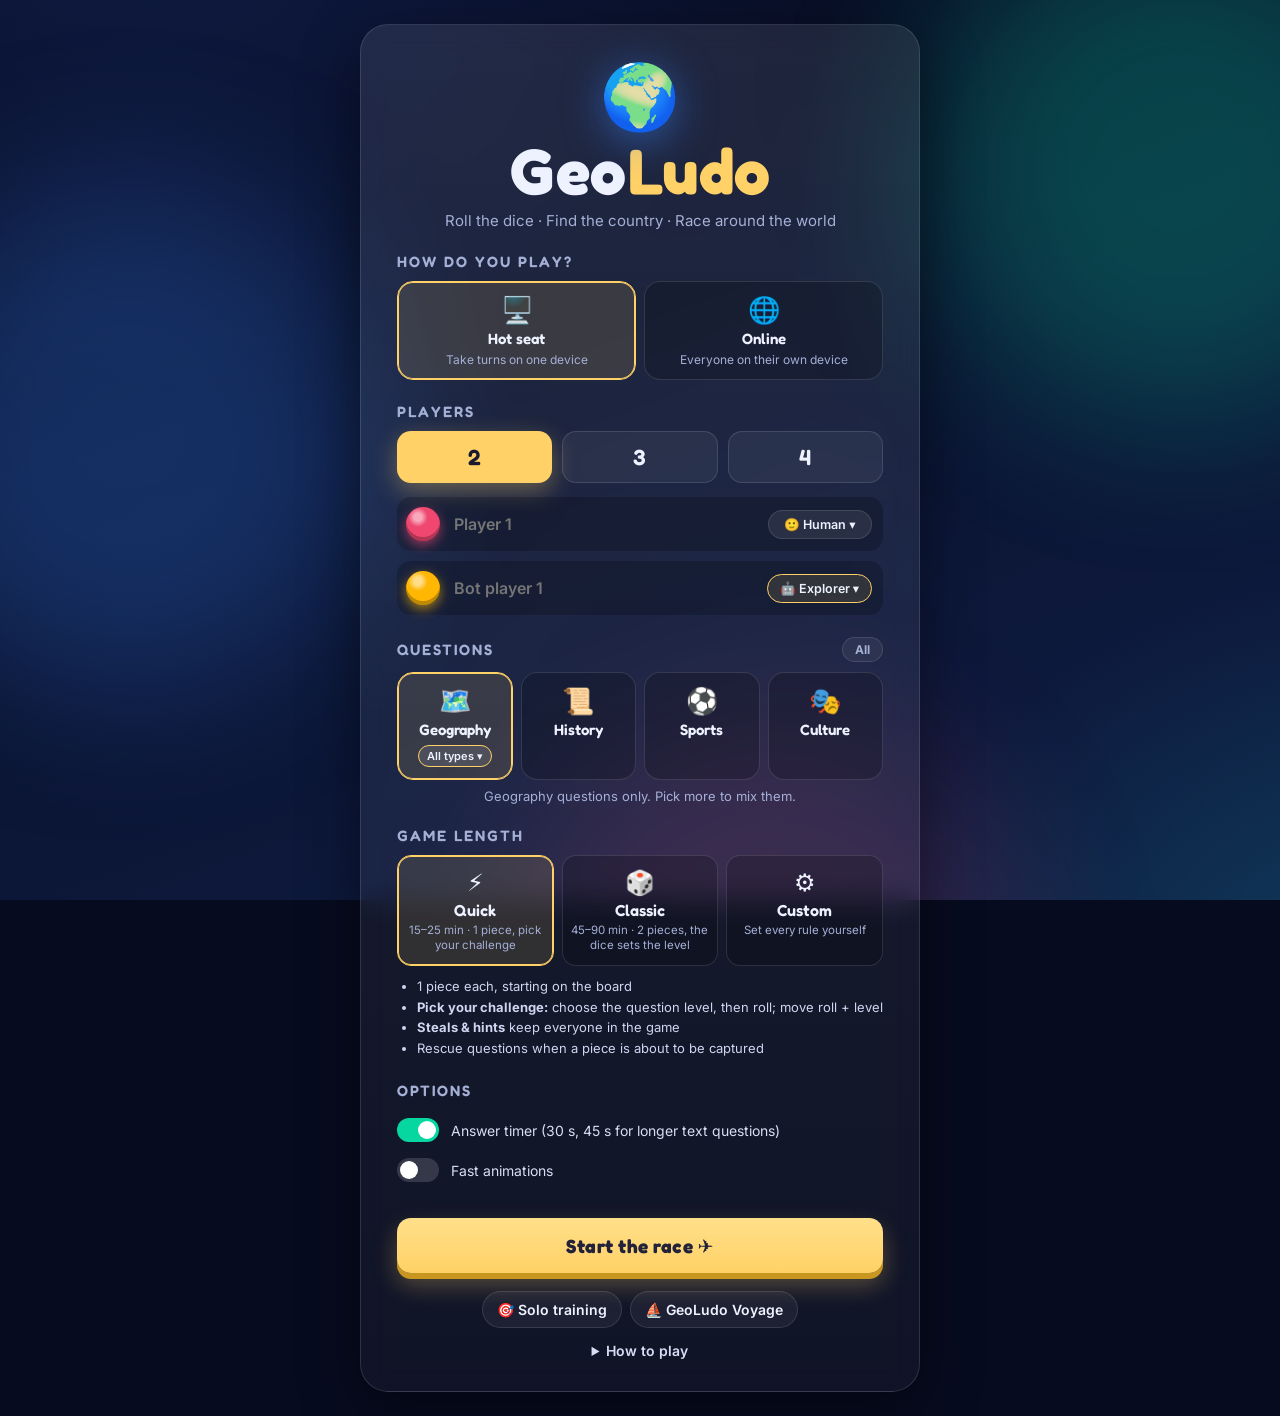
==== commit 1302faee: "Level before the roll, capital pins, training rotation, dice corners, region borders - GeoLudo Pick " ====
--- a/ludo/index.html
+++ b/ludo/index.html
@@ -86,7 +86,7 @@
         </div>
         <ul id="preset-summary" class="preset-summary"></ul>
         <div id="custom-rules" class="custom-rules" hidden>
-          <label class="toggle"><input type="checkbox" id="opt-choose"><span class="sw"></span><span><b>Pick your challenge:</b> choose the question level after rolling and move roll + level (otherwise the dice sets the level)</span></label>
+          <label class="toggle"><input type="checkbox" id="opt-choose"><span class="sw"></span><span><b>Pick your challenge:</b> choose the question level, then roll, and move roll + level (otherwise the dice sets the level)</span></label>
           <label class="toggle"><input type="checkbox" id="opt-board"><span class="sw"></span><span>Pieces start on the board (otherwise a <b>6</b> brings them out)</span></label>
           <label class="toggle"><input type="checkbox" id="opt-steal"><span class="sw"></span><span><b>Steals &amp; hints:</b> a wrong answer can be stolen by the next player; tokens buy hints</span></label>
           <label class="toggle"><input type="checkbox" id="opt-rescue"><span class="sw"></span><span><b>Rescue questions</b> when a piece is about to be captured</span></label>
@@ -104,13 +104,13 @@
       <button id="start-btn" class="btn-primary big">Start the race ✈️</button>
       <button type="button" id="create-btn" class="btn-primary big" hidden>Create a room 🌐</button>
       <div class="v-links">
-        <a href="../train.html">🎯 Solo training</a>
+        <a href="../train.html?from=ludo">🎯 Solo training</a>
         <a href="../index.html">⛵ GeoLudo Voyage</a>
       <details class="howto">
         <summary>How to play</summary>
         <ul>
           <li><b>Goal:</b> race your pieces around the board and into the centre. Every move is earned by clicking the right country on the world map.</li>
-          <li><b>Pick your challenge</b> (Quick): after rolling, choose a question level from 1 (very easy) to 6 (expert). Answer correctly to move <b>roll + level</b> squares. Hard questions get you there faster. In Classic, the number rolled is the level and you move that many squares.</li>
+          <li><b>Pick your challenge</b> (Quick): first choose a question level from 1 (very easy) to 6 (expert), then roll. Answer correctly to move <b>roll + level</b> squares. Hard questions get you there faster. In Classic, the number rolled is the level and you move that many squares.</li>
           <li><b>Steals &amp; hints:</b> if you answer wrong, the next player can steal the question. A correct steal earns a 🧭 compass token, and so does an expert answer. Spend a token during a question to highlight the right region of the map.</li>
           <li>⚔️ <b>Captures:</b> land on a rival piece to send it back. Its owner first gets a <b>rescue question</b>: the further the piece has travelled, the harder the question. 🛡️ Shield squares are safe.</li>
           <li>Classic: a piece leaves home only on a <b>6</b> (no question needed), with 3 attempts when nothing is on the board. A 6 earns another roll.</li>
@@ -215,6 +215,8 @@
         <div class="panel dice-panel">
           <div class="dice-scene" id="dice-scene" title="Roll the dice">
             <div class="dice" id="dice">
+              <!-- a smaller solid cube inside fills the corners left open by the rounded faces -->
+              <div class="dcore c1"></div><div class="dcore c2"></div><div class="dcore c3"></div><div class="dcore c4"></div><div class="dcore c5"></div><div class="dcore c6"></div>
               <div class="df f1"><i></i></div>
               <div class="df f2"><i></i><i></i></div>
               <div class="df f3"><i></i><i></i><i></i></div>
--- a/ludo/css/style.css
+++ b/ludo/css/style.css
@@ -490,6 +490,15 @@
   display: grid; padding: 14px; grid-template: repeat(3, 1fr) / repeat(3, 1fr);
 }
 .df i { width: 14px; height: 14px; border-radius: 50%; background: radial-gradient(circle at 35% 35%, #555, #111); place-self: center; }
+/* Solid inner cube (38px deep, outer 42px): the rounded faces leave the cube's corners open,
+ * and without it you could see through them. */
+.dcore { position: absolute; left: 3px; top: 3px; width: 78px; height: 78px; background: #d9dfef; } /* a bit wider than deep: no seams at its edges */
+.dcore.c1 { transform: translateZ(38px); }
+.dcore.c2 { transform: rotateY(90deg) translateZ(38px); }
+.dcore.c3 { transform: rotateX(90deg) translateZ(38px); }
+.dcore.c4 { transform: rotateX(-90deg) translateZ(38px); }
+.dcore.c5 { transform: rotateY(-90deg) translateZ(38px); }
+.dcore.c6 { transform: rotateY(180deg) translateZ(38px); }
 .f1 { transform: translateZ(42px); }
 .f2 { transform: rotateY(90deg) translateZ(42px); }
 .f3 { transform: rotateX(90deg) translateZ(42px); }
@@ -573,7 +582,8 @@
 .hint-btn:disabled { opacity: .45; cursor: not-allowed; }
 .hint-btn[hidden] { display: none; }
 #map .country.dim { opacity: .28; }
-#map .country.hinted { stroke: #ffd166; stroke-width: 1.2; }
+/* the region stays readable: dark borders between its countries, a soft gold glow around them */
+#map .country.hinted { stroke: rgba(10, 30, 60, .95); filter: drop-shadow(0 0 1.5px rgba(255, 209, 102, .9)); }
 .quiz-card.steal { border-color: #ff9f1c; box-shadow: 0 0 0 2px rgba(255,159,28,.35), 0 10px 30px rgba(0,0,0,.3); }
 .quiz-card.steal .q-kind { color: #ffc773; font-weight: 600; }
 .result.compact { bottom: auto; top: 12px; animation: none; }
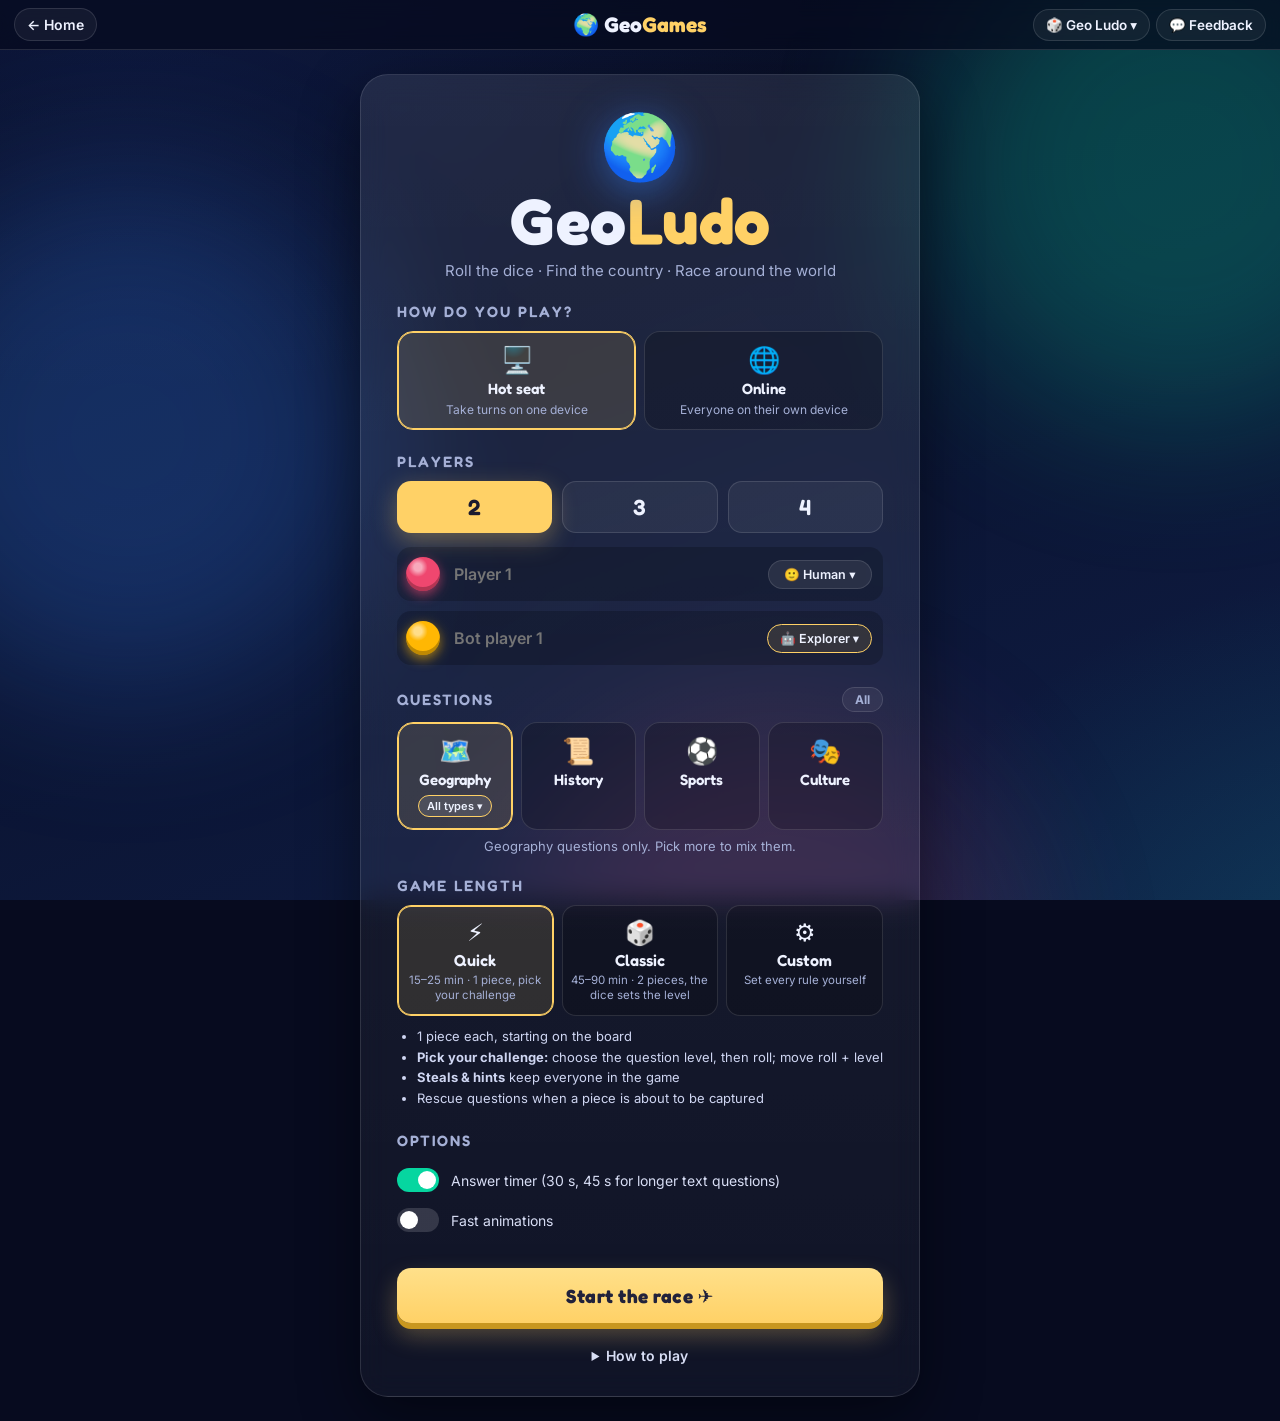
==== commit 43ccd74c: "GeoGames: home page with every game, shared top bar - index.html is now the GeoGames home: a card pe" ====
--- a/ludo/index.html
+++ b/ludo/index.html
@@ -3,12 +3,13 @@
 <head>
   <meta charset="utf-8">
   <meta name="viewport" content="width=device-width, initial-scale=1">
-  <title>GeoLudo Classic — The World Race</title>
+  <title>Geo Ludo — The World Race · GeoGames</title>
   <meta name="description" content="A geography board game inspired by Ludo. Roll the dice, pick your challenge, find the country on the map, race to the finish.">
   <link rel="preconnect" href="https://fonts.googleapis.com">
   <link rel="preconnect" href="https://fonts.gstatic.com" crossorigin>
   <link href="https://fonts.googleapis.com/css2?family=Fredoka:wght@500;600;700&family=Inter:wght@400;500;600;700&display=swap" rel="stylesheet">
   <link rel="stylesheet" href="css/style.css">
+  <link rel="stylesheet" href="../css/nav.css">
   <link rel="icon" href="data:image/svg+xml,<svg xmlns='http://www.w3.org/2000/svg' viewBox='0 0 100 100'><text y='.9em' font-size='90'>🌍</text></svg>">
 </head>
 <body>
@@ -104,8 +105,6 @@
       <button id="start-btn" class="btn-primary big">Start the race ✈️</button>
       <button type="button" id="create-btn" class="btn-primary big" hidden>Create a room 🌐</button>
       <div class="v-links">
-        <a href="../train.html?from=ludo">🎯 Solo training</a>
-        <a href="../index.html">⛵ GeoLudo Voyage</a>
       <details class="howto">
         <summary>How to play</summary>
         <ul>
@@ -271,6 +270,7 @@
   <script src="js/map.js"></script>
   <script src="js/quiz.js"></script>
   <script src="js/dialog.js"></script>
+  <script src="../js/nav.js"></script>
   <script src="js/game.js"></script>
   <script src="js/net.js"></script>
   <script src="js/online.js"></script>
--- a/ludo/css/style.css
+++ b/ludo/css/style.css
@@ -820,3 +820,8 @@
 }
 .cat-btn .geo-type:hover, .cat-btn .geo-type:focus-visible { background: rgba(255,255,255,.2); outline: none; }
 .cat-btn.active .geo-type { border-color: var(--accent); }
+
+/* Phones: the centred column may shrink to the screen (a long one-line text, e.g. the
+ * "Game in progress" summary, otherwise widens it past the screen edge). */
+#setup.active, #lobby.active { grid-template-columns: minmax(0, 1fr); }
+.setup-card, .v-card { max-width: 100%; min-width: 0; }
--- a/css/nav.css
+++ b/css/nav.css
@@ -0,0 +1,48 @@
+/* GeoGames top bar (js/nav.js), shared by every page. Uses the colour tokens of css/style.css. */
+.gg-nav {
+  position: relative; z-index: 30; display: grid; grid-template-columns: 1fr auto 1fr; align-items: center; gap: 8px;
+  padding: max(8px, env(safe-area-inset-top)) 14px 8px; background: rgba(6, 10, 30, .72); backdrop-filter: blur(10px);
+  border-bottom: 1px solid var(--panel-border);
+}
+.gg-home {
+  justify-self: start; color: var(--text); text-decoration: none; font-weight: 600; font-size: 14px; padding: 7px 12px;
+  border-radius: 999px; border: 1px solid var(--panel-border); background: rgba(255,255,255,.05); white-space: nowrap;
+}
+.gg-home:hover { background: rgba(255,255,255,.12); }
+.gg-logo { justify-self: center; color: var(--text); text-decoration: none; font-family: var(--font-display); font-weight: 700; font-size: 21px; white-space: nowrap; }
+.gg-logo b { color: var(--accent); font-weight: 700; }
+.gg-right { justify-self: end; display: flex; gap: 6px; }
+.gg-btn {
+  color: var(--text); font: 600 13.5px var(--font-body); padding: 7px 12px; border-radius: 999px; cursor: pointer; white-space: nowrap;
+  border: 1px solid var(--panel-border); background: rgba(255,255,255,.05);
+}
+.gg-btn:hover { background: rgba(255,255,255,.12); }
+@media (max-width: 640px) {
+  .gg-nav { padding-left: 10px; padding-right: 10px; gap: 6px; }
+  .gg-logo { font-size: 18px; }
+  .gg-cur, .gg-fb-text { display: none; }
+  .gg-home, .gg-btn { padding: 7px 10px; font-size: 13px; }
+}
+@media (max-width: 360px) { .gg-logo span { display: none; } }
+
+/* while a game is being played the bar steps aside (each game has its own menu there) */
+body.in-game .gg-nav, body:has(#game.active) .gg-nav, body:has(#play.active) .gg-nav { display: none; }
+
+/* feedback form */
+.gg-feedback { z-index: 60; }
+.gg-fb-card { text-align: left; width: min(520px, 100%); max-height: calc(100dvh - 32px); overflow-y: auto; }
+.gg-fb-card h2 { margin-top: 0; }
+.gg-kinds { display: grid; gap: 6px; margin-bottom: 12px; }
+.gg-kind { display: flex; gap: 10px; align-items: center; padding: 8px 12px; border-radius: 12px; border: 1px solid var(--panel-border); cursor: pointer; background: rgba(0,0,0,.18); }
+.gg-kind:has(input:checked) { border-color: var(--accent); background: rgba(255,209,102,.12); }
+.gg-kind input { accent-color: var(--accent); }
+.gg-field { display: grid; gap: 6px; margin-bottom: 12px; font-size: 13px; color: var(--muted); font-weight: 600; }
+.gg-games-pick { display: flex; flex-wrap: wrap; gap: 6px; }
+.gg-kind.small { padding: 6px 10px; font-size: 13px; color: var(--text); font-weight: 600; }
+.gg-kind.small input { display: none; }
+.gg-field textarea {
+  width: 100%; padding: 10px 12px; border-radius: 12px; border: 1px solid var(--panel-border); background: rgba(0,0,0,.25);
+  color: var(--text); font: 500 15px var(--font-body); outline: none; resize: vertical;
+}
+.gg-field textarea:focus { border-color: var(--accent); }
+.gg-fb-note { font-size: 12px; color: var(--muted); }
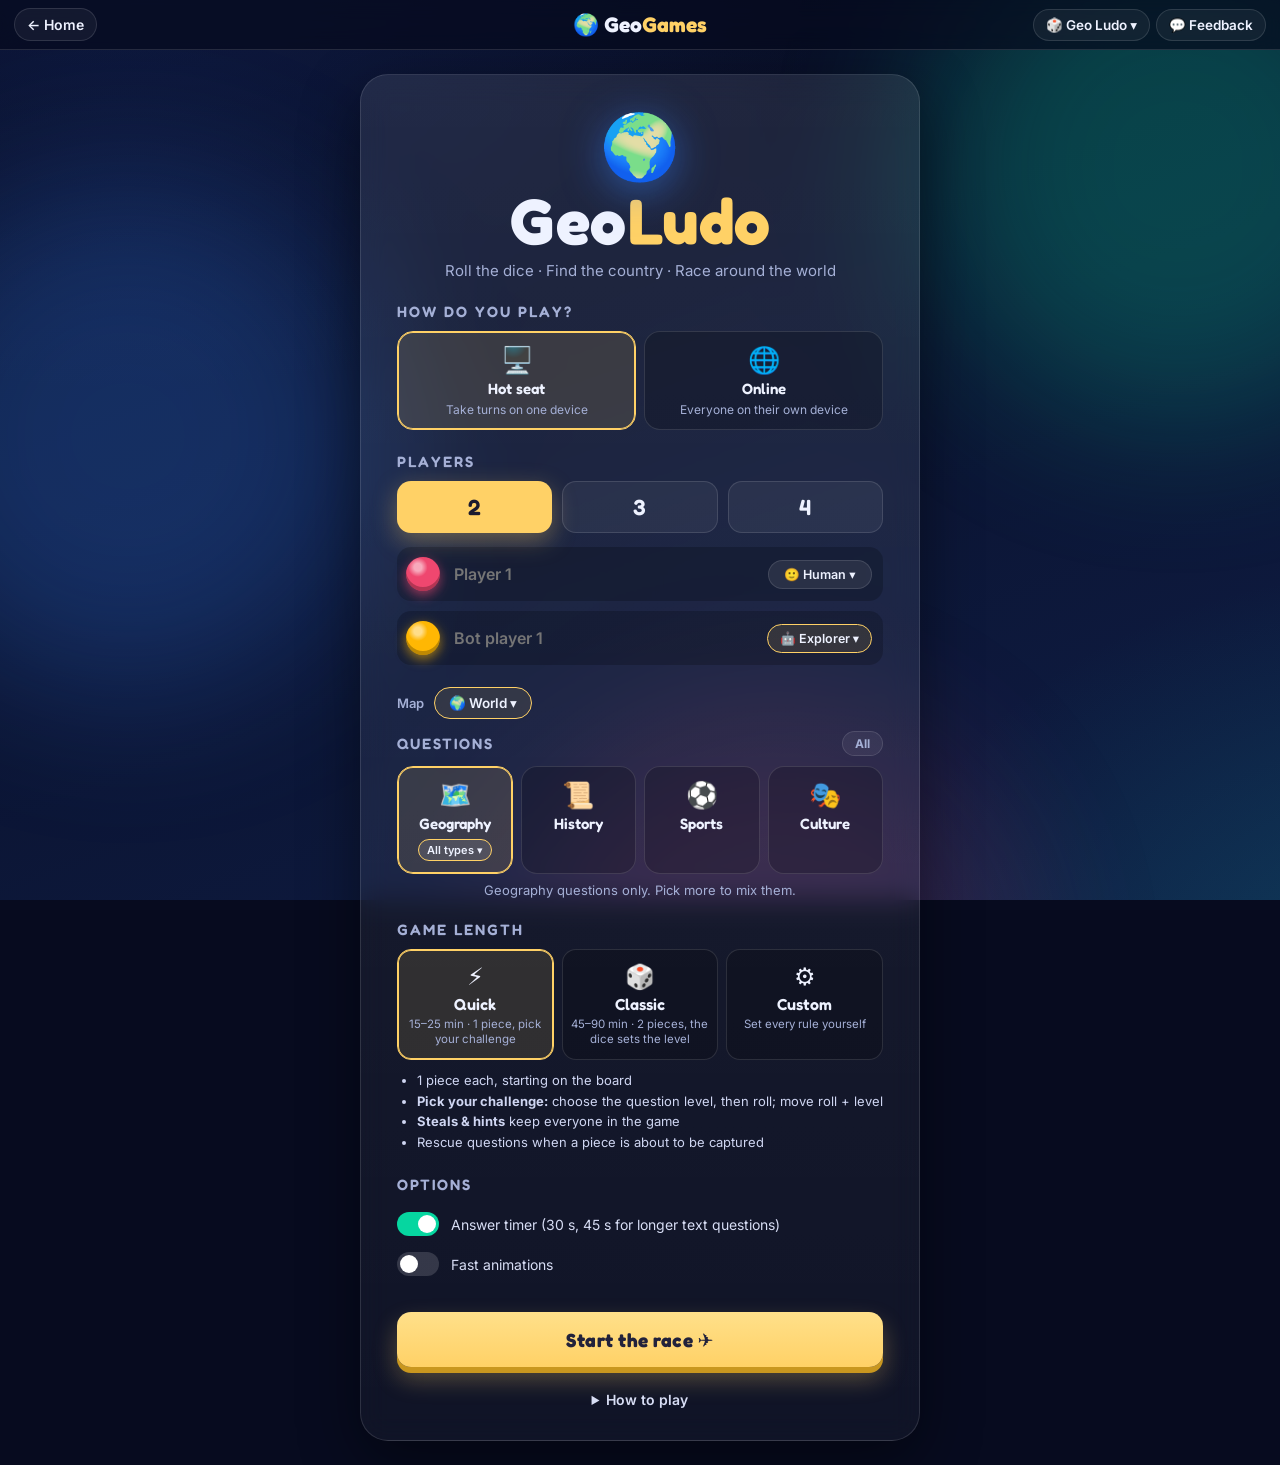
==== commit ba5e0221: "US states & Canadian provinces in Geo Ludo and Geo Voyage; North American route - Map menu on both s" ====
--- a/ludo/index.html
+++ b/ludo/index.html
@@ -62,6 +62,7 @@
       </div>
 
       <div class="setup-section" id="cat-section">
+        <div class="scope-row"><span>Map</span><button type="button" class="scope-btn" id="scope-btn" aria-haspopup="listbox"></button></div>
         <h2 class="h2-row">Questions <button type="button" class="all-btn" id="cat-all" aria-pressed="false" title="All categories (again: back to your last choice)">All</button></h2>
         <div class="cat-grid" id="cat-chips">
           <button type="button" class="cat-btn" data-cat="geo"><span>🗺️</span><b>Geography</b><span class="geo-type" id="geo-type" role="button" tabindex="0" aria-haspopup="listbox" title="Choose the type of geography questions">All types ▾</span></button>
@@ -265,6 +266,7 @@
   <script src="../data/culture.js"></script>
   <script src="../data/sports.js"></script>
   <script src="../data/geo-extra.js"></script>
+  <script src="../data/regions.js"></script>
   <script src="js/fx.js"></script>
   <script src="js/board.js"></script>
   <script src="js/map.js"></script>
--- a/ludo/css/style.css
+++ b/ludo/css/style.css
@@ -825,3 +825,17 @@
  * "Game in progress" summary, otherwise widens it past the screen edge). */
 #setup.active, #lobby.active { grid-template-columns: minmax(0, 1fr); }
 .setup-card, .v-card { max-width: 100%; min-width: 0; }
+
+/* ================= US states & Canadian provinces (WorldMap.setScope) ================= */
+#map .region, #map .region-dot { display: none; }
+#map.show-regions .region, #map.show-regions .region-dot { display: inline; }
+#map.show-regions .country[data-id="USA"], #map.show-regions .country[data-id="CAN"] { display: none; }
+#map.na-only .country:not(.region) { fill-opacity: .35; pointer-events: none; }
+#map.na-only .dot:not(.region-dot) { display: none; }
+/* the map scope menu button (world / + US states & Canada / only those) */
+.scope-row { display: flex; align-items: center; gap: 10px; margin: 0 0 12px; font-size: 13px; color: var(--muted); font-weight: 600; }
+.scope-btn {
+  color: var(--text); font: 600 13.5px var(--font-body); padding: 7px 14px; border-radius: 999px; cursor: pointer;
+  border: 1px solid var(--accent); background: rgba(255,209,102,.1); max-width: 100%; overflow: hidden; text-overflow: ellipsis; white-space: nowrap;
+}
+.scope-btn:hover { background: rgba(255,209,102,.2); }
